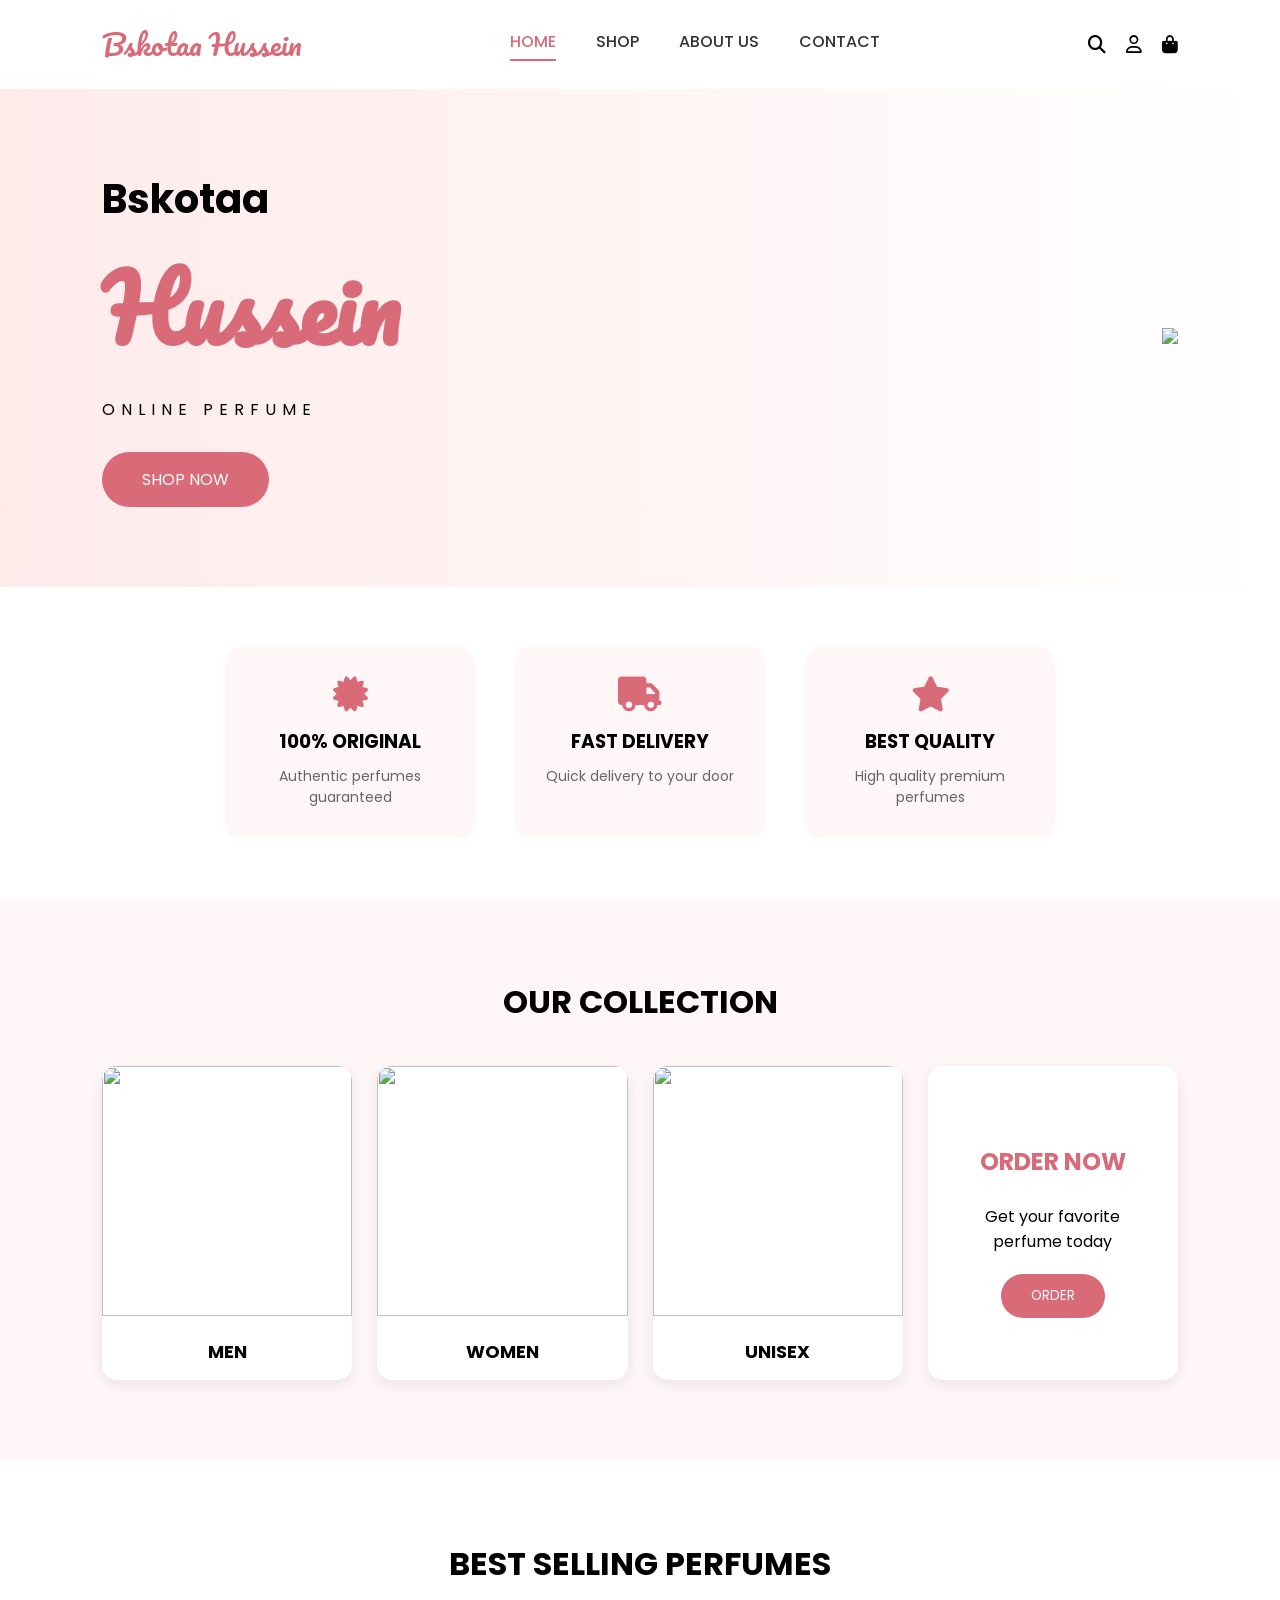
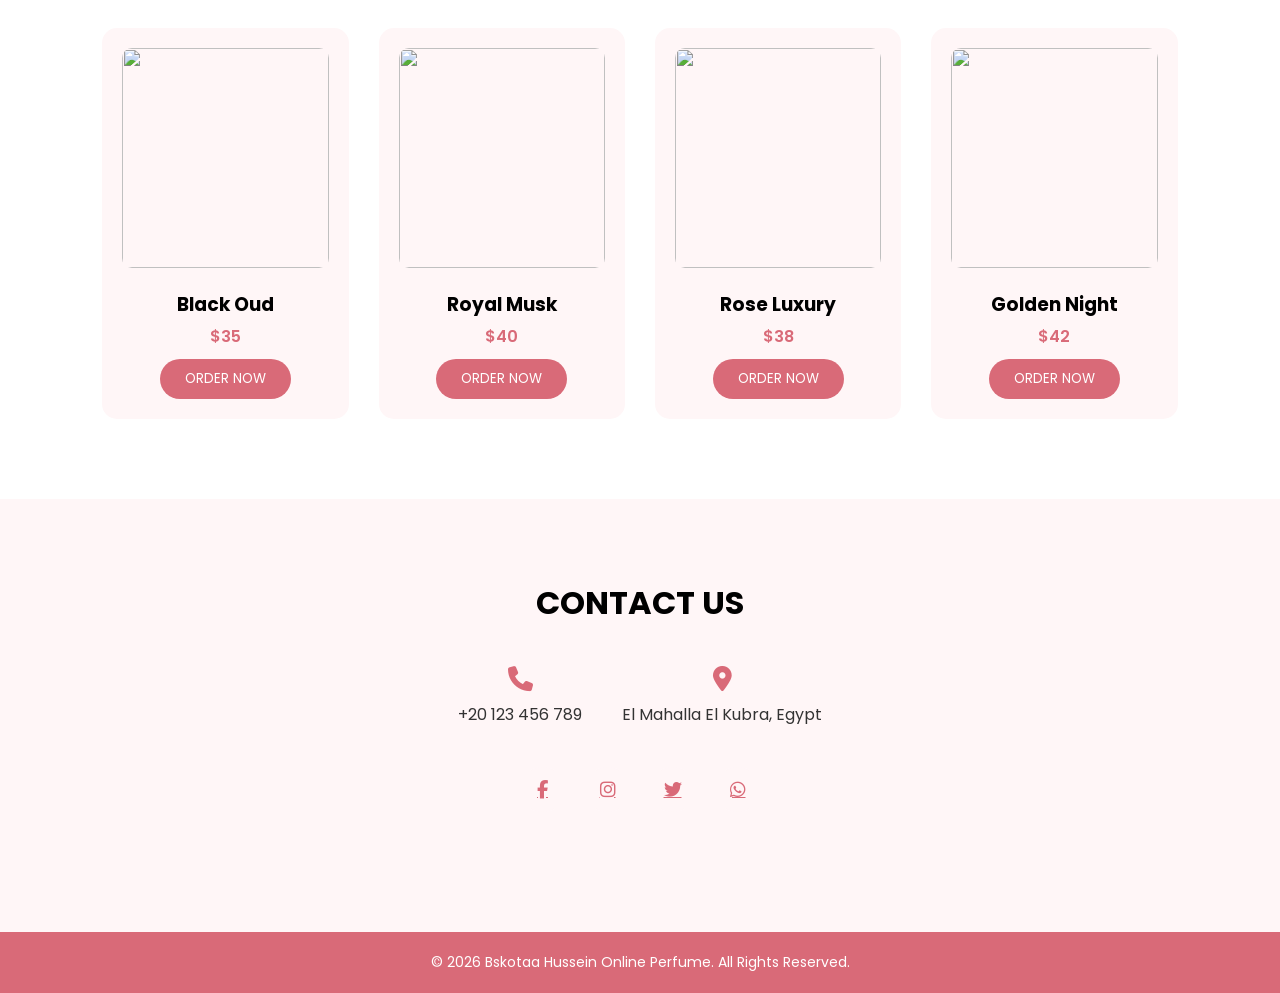
==== index.html @ b8566d1b "Add files via upload" ====
<!DOCTYPE html>
<html lang="en">
<head>

<meta charset="UTF-8">
<meta name="viewport" content="width=device-width, initial-scale=1.0">

<title>Bskotaa Hussein Online Perfume</title>

<link rel="stylesheet" href="style.css">

<!-- Google Fonts -->
<link href="https://fonts.googleapis.com/css2?family=Pacifico&family=Poppins:wght@300;400;500;600&display=swap" rel="stylesheet">

<!-- Icons -->
<link rel="stylesheet" href="https://cdnjs.cloudflare.com/ajax/libs/font-awesome/6.5.0/css/all.min.css">

</head>

<body>


<!-- Navbar -->

<header class="navbar">

<div class="logo">
Bskotaa Hussein
</div>

<nav class="nav-links">

<a class="active">HOME</a>
<a>SHOP</a>
<a>ABOUT US</a>
<a>CONTACT</a>

</nav>

<div class="icons">

<i class="fa-solid fa-magnifying-glass"></i>
<i class="fa-regular fa-user"></i>
<i class="fa-solid fa-bag-shopping"></i>

</div>

</header>



<!-- Hero -->

<section class="hero">

<div class="hero-text">

<h2>Bskotaa</h2>

<h1>Hussein</h1>

<p>ONLINE PERFUME</p>

<button>SHOP NOW</button>

</div>

<div class="hero-image">

<img src="perfume.png">

</div>

</section>



<!-- Features Section -->

<section class="features">

<div class="feature">

<i class="fa-solid fa-certificate"></i>

<h3>100% ORIGINAL</h3>

<p>Authentic perfumes guaranteed</p>

</div>


<div class="feature">

<i class="fa-solid fa-truck"></i>

<h3>FAST DELIVERY</h3>

<p>Quick delivery to your door</p>

</div>


<div class="feature">

<i class="fa-solid fa-star"></i>

<h3>BEST QUALITY</h3>

<p>High quality premium perfumes</p>

</div>

</section>

<!-- Collection Section -->

<section class="collection">

<h2 class="section-title">OUR COLLECTION</h2>

<div class="collection-container">

<div class="collection-card">
<img src="men.jpg">
<h3>MEN</h3>
</div>

<div class="collection-card">
<img src="women.jpg">
<h3>WOMEN</h3>
</div>

<div class="collection-card">
<img src="unisex.jpg">
<h3>UNISEX</h3>
</div>

<div class="collection-card order">
<h3>ORDER NOW</h3>
<p>Get your favorite perfume today</p>
<button>ORDER</button>
</div>

</div>

</section>

<!-- Best Selling Section -->

<section class="products">

<h2 class="section-title">BEST SELLING PERFUMES</h2>

<div class="products-container">

<div class="product-card">

<img src="p1.jpg">

<h3>Black Oud</h3>

<p class="price">$35</p>

<button>ORDER NOW</button>


</div>


<div class="product-card">

<img src="p2.jpg">

<h3>Royal Musk</h3>

<p class="price">$40</p>

<button>ORDER NOW</button>

</div>


<div class="product-card">

<img src="p3.jpg">

<h3>Rose Luxury</h3>

<p class="price">$38</p>

<button>ORDER NOW</button>

</div>


<div class="product-card">

<img src="p4.jpg">

<h3>Golden Night</h3>

<p class="price">$42</p>

<button>ORDER NOW</button>

</div>

</div>

</section>


<!-- Reviews Section -->

<!-- <section class="reviews">

<h2 class="section-title">CUSTOMER REVIEWS</h2>

<div class="reviews-container">

<div class="review-card">

<img src="user1.jpg">

<h3>Ahmed Ali</h3>

<p>Great perfume and amazing quality. I really loved it.</p>

</div>


<div class="review-card">

<img src="user2.jpg">

<h3>Sara Mohamed</h3>

<p>The smell lasts all day. Highly recommended!</p>

</div>


<div class="review-card">

<img src="user3.jpg">

<h3>Omar Hassan</h3>

<p>Fast delivery and original perfumes. I will buy again.</p>

</div>

</div>

</section> -->

<!-- Contact Section -->

<section class="contact">

<h2 class="section-title">CONTACT US</h2>

<div class="contact-container">

<div class="contact-info">
<i class="fa-solid fa-phone"></i>
<p>+20 123 456 789</p>
</div>

<!-- <div class="contact-info">
<i class="fa-solid fa-envelope"></i>
<p>info@bskotaa.com</p>
</div> -->

<div class="contact-info">
<i class="fa-solid fa-location-dot"></i>
<p>El Mahalla El Kubra, Egypt</p>
</div>

</div>

<!-- Social Media -->

<div class="social-media">
<a href="#"><i class="fa-brands fa-facebook-f"></i></a>
<a href="#"><i class="fa-brands fa-instagram"></i></a>
<a href="#"><i class="fa-brands fa-twitter"></i></a>
<a href="#"><i class="fa-brands fa-whatsapp"></i></a>
</div>

</section>

<!-- Footer -->

<footer>
<p>&copy; 2026 Bskotaa Hussein Online Perfume. All Rights Reserved.</p>
</footer>

</body>
</html>
---- style.css ----
*{
margin:0;
padding:0;
box-sizing:border-box;
font-family:'Poppins',sans-serif;
}

body{
background:#fff6f7;
}


/* Navbar */

.navbar{
display:flex;
align-items:center;
justify-content:space-between;
padding:20px 8%;
background:white;
}

.logo{
font-size:28px;
font-family:'Pacifico',cursive;
color:#d96a78;
}

.nav-links{
display:flex;
gap:40px;
}

.nav-links a{
text-decoration:none;
color:#333;
font-weight:500;
}

.nav-links a.active{
color:#d96a78;
border-bottom:2px solid #d96a78;
padding-bottom:5px;
}

.icons{
display:flex;
gap:20px;
font-size:18px;
cursor:pointer;
}


/* Hero */

.hero{
display:flex;
align-items:center;
justify-content:space-between;
padding:80px 8%;
background:linear-gradient(90deg,#ffeaea,#ffffff);
flex-wrap:wrap;
}

.hero-text h2{
font-size:40px;
}

.hero-text h1{
font-family:'Pacifico',cursive;
font-size:90px;
color:#d96a78;
}

.hero-text p{
letter-spacing:6px;
margin:10px 0 30px;
}

.hero-text button{
background:#d96a78;
color:white;
border:none;
padding:15px 40px;
border-radius:30px;
font-size:16px;
cursor:pointer;
}

.hero-text button:hover{
background:#c35664;
}

.hero-image img{
width:420px;
}


/* Features */

.features{
display:flex;
justify-content:center;
gap:40px;
padding:60px 8%;
background:white;
flex-wrap:wrap;
}

.feature{
background:#fff6f7;
padding:30px;
text-align:center;
border-radius:15px;
width:250px;
transition:0.3s;
}

.feature:hover{
transform:translateY(-5px);
}

.feature i{
font-size:35px;
color:#d96a78;
margin-bottom:15px;
}

.feature h3{
margin-bottom:10px;
}

.feature p{
color:#666;
font-size:14px;
}


/* Mobile */

@media(max-width:768px){

.nav-links{
display:none;
}

.hero{
flex-direction:column;
text-align:center;
}

.hero-text h1{
font-size:60px;
}

.hero-image img{
width:300px;
margin-top:30px;
}

.features{
flex-direction:column;
align-items:center;
}

.feature{
width:90%;
}

}

/* Collection */

.collection{

padding:80px 8%;
text-align:center;
background:#fff6f7;

}

.section-title{

font-size:32px;
margin-bottom:40px;

}

.collection-container{

display:grid;
grid-template-columns:repeat(4,1fr);
gap:25px;

}

.collection-card{

background:white;
border-radius:15px;
overflow:hidden;
box-shadow:0 5px 15px rgba(0,0,0,0.08);
transition:0.3s;

}

.collection-card:hover{

transform:translateY(-5px);

}

.collection-card img{

width:100%;
height:250px;
object-fit:cover;

}

.collection-card h3{

padding:15px;
font-size:18px;

}


/* Order Card */

.collection-card.order{

display:flex;
flex-direction:column;
justify-content:center;
align-items:center;
padding:30px;

}

.collection-card.order h3{

font-size:24px;
color:#d96a78;

}

.collection-card.order p{

margin:10px 0 20px;

}

.collection-card.order button{

background:#d96a78;
color:white;
border:none;
padding:12px 30px;
border-radius:25px;
cursor:pointer;

}

.collection-card.order button:hover{

background:#c35664;

}


/* Mobile */

@media(max-width:768px){

.collection-container{

grid-template-columns:1fr;

}

.collection-card img{

height:200px;

}

}

/* Products */

.products{

padding:80px 8%;
background:white;
text-align:center;

}

.products-container{

display:grid;
grid-template-columns:repeat(4,1fr);
gap:30px;

}

.product-card{

background:#fff6f7;
padding:20px;
border-radius:15px;
transition:0.3s;

}

.product-card:hover{

transform:translateY(-5px);

}

.product-card img{

width:100%;
height:220px;
object-fit:cover;
border-radius:10px;

}

.product-card h3{

margin:15px 0 5px;

}

.price{

color:#d96a78;
font-weight:600;
margin-bottom:10px;

}

.product-card button{

background:#d96a78;
color:white;
border:none;
padding:10px 25px;
border-radius:20px;
cursor:pointer;

}

.product-card button:hover{

background:#c35664;

}


/* Mobile */

@media(max-width:768px){

.products-container{

grid-template-columns:1fr;

}

}

/* Reviews */

.reviews{

padding:80px 8%;
background:#fff6f7;
text-align:center;

}

.reviews-container{

display:flex;
justify-content:center;
gap:30px;
flex-wrap:wrap;

}

.review-card{

background:white;
padding:30px;
border-radius:15px;
width:280px;
box-shadow:0 5px 15px rgba(0,0,0,0.08);

}

.review-card img{

width:70px;
height:70px;
border-radius:50%;
object-fit:cover;
margin-bottom:10px;

}

.review-card h3{

margin-bottom:10px;

}

.review-card p{

font-size:14px;
color:#666;

}


/* Mobile */

@media(max-width:768px){

.reviews-container{

flex-direction:column;
align-items:center;

}

.review-card{

width:90%;

}

}

/* Contact Section */

.contact{
padding:80px 8%;
background:fff6f7;
text-align:center;
}

.contact-container{
display:flex;
justify-content:center;
gap:40px;
flex-wrap:wrap;
margin-bottom:40px;
}

.contact-info{
display:flex;
flex-direction:column;
align-items:center;
gap:10px;
font-size:16px;
color:#333;
}

.contact-info i{
font-size:25px;
color:#d96a78;
}

/* Social Media */

.social-media{
display:flex;
justify-content:center;
gap:20px;
margin-bottom:40px;
}

.social-media a{
display:flex;
align-items:center;
justify-content:center;
width:45px;
height:45px;
border-radius:50%;
background:#fff6f7;
color:#d96a78;
font-size:18px;
transition:0.3s;
}

.social-media a:hover{
background:#d96a78;
color:white;
transform:scale(1.1);
}

/* Footer */

footer{
text-align:center;
padding:20px 0;
background:#d96a78;
color:white;
font-size:14px;
}

/* Mobile */

@media(max-width:768px){

.contact-container{
flex-direction:column;
align-items:center;
}

.social-media{
flex-wrap:wrap;
gap:15px;
}

}
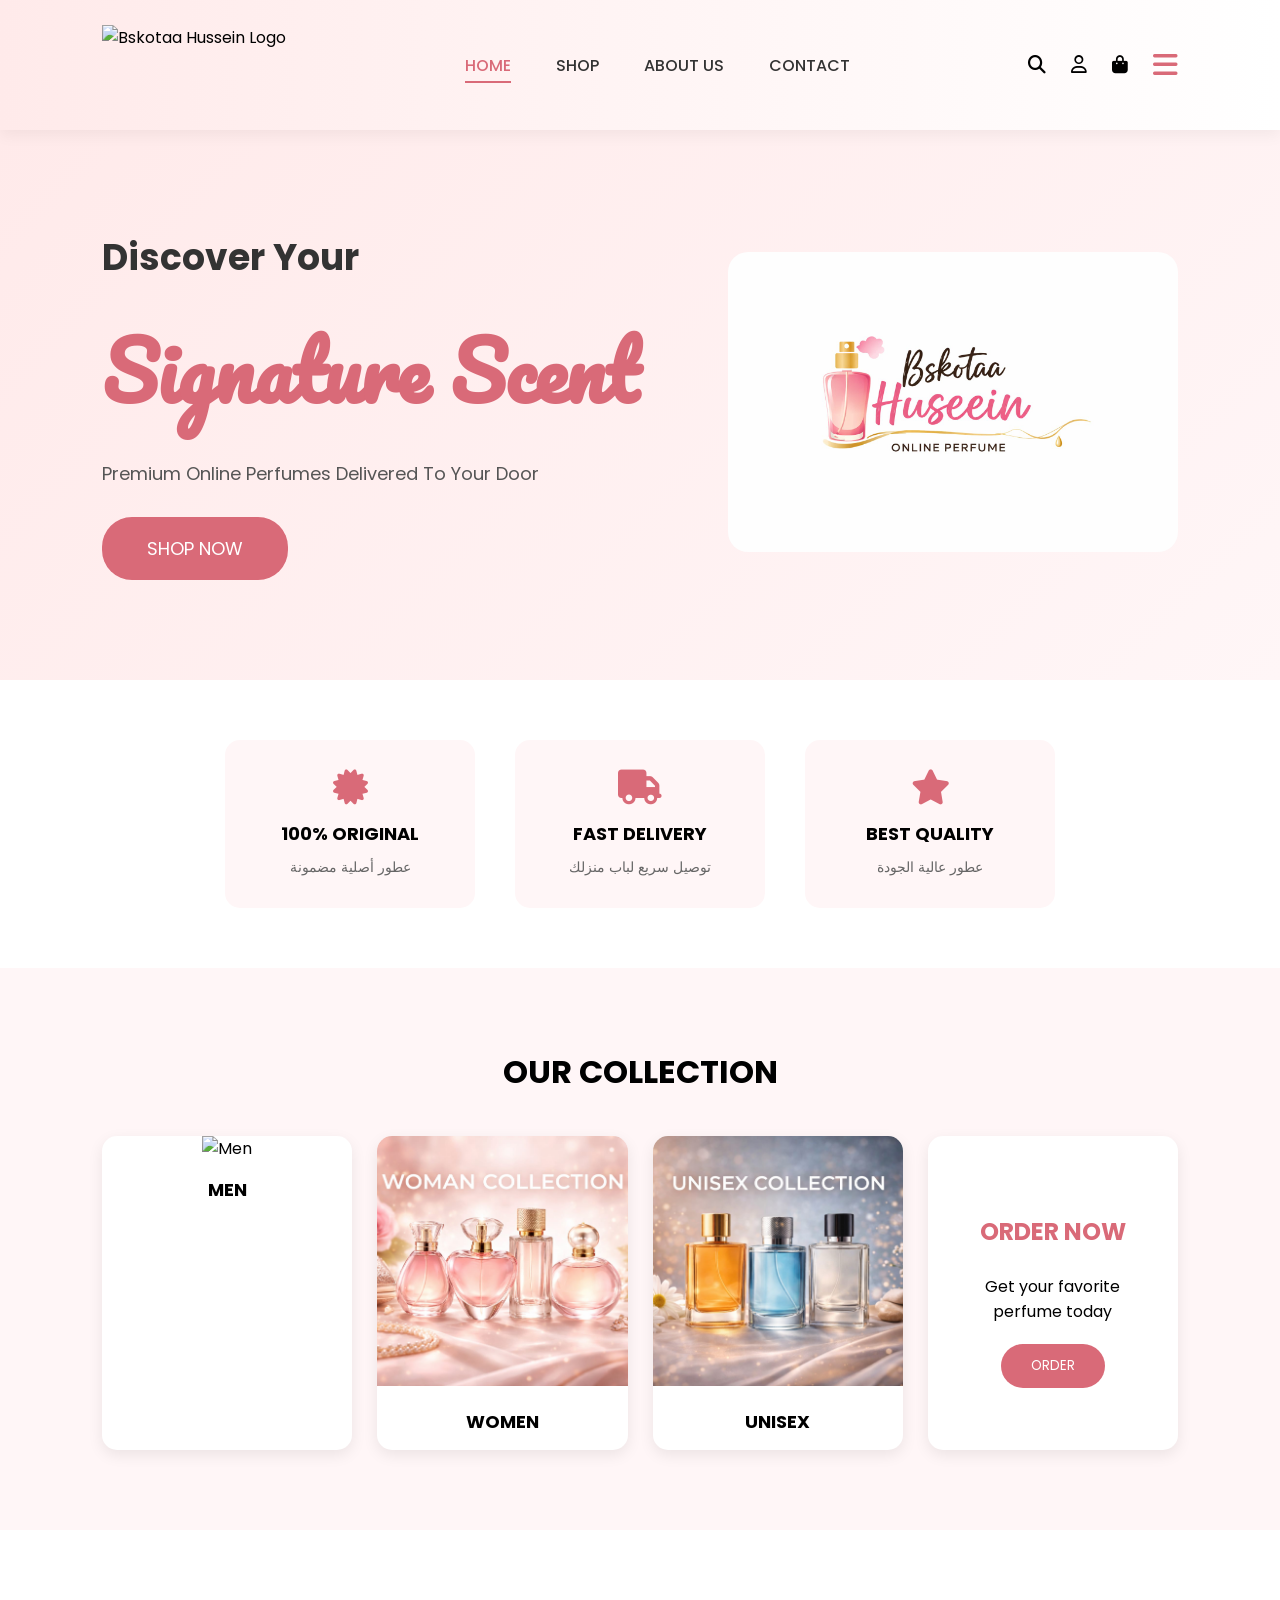
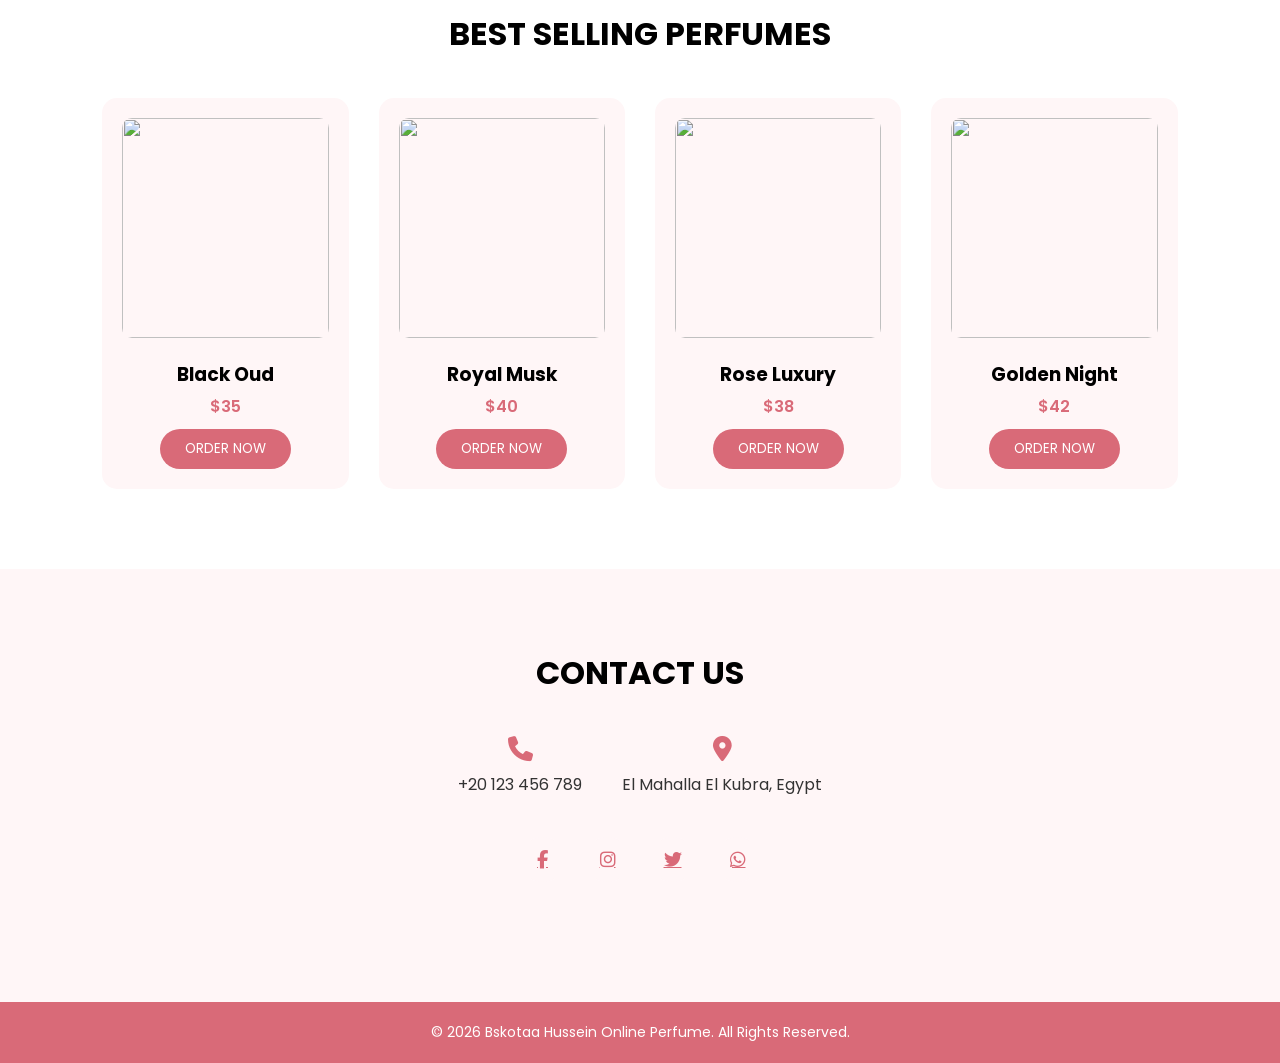
==== commit 5b67fc6c: "Add files via upload" ====
--- a/index.html
+++ b/index.html
@@ -21,129 +21,96 @@
 
 
 <!-- Navbar -->
-
-<header class="navbar">
-
-<div class="logo">
-Bskotaa Hussein
-</div>
-
-<nav class="nav-links">
-
-<a class="active">HOME</a>
-<a>SHOP</a>
-<a>ABOUT US</a>
-<a>CONTACT</a>
-
-</nav>
-
-<div class="icons">
-
-<i class="fa-solid fa-magnifying-glass"></i>
-<i class="fa-regular fa-user"></i>
-<i class="fa-solid fa-bag-shopping"></i>
-
-</div>
-
+<header class="navbar-new">
+  <div class="logo">
+    <img src="logo-removebg-preview.png" alt="Bskotaa Hussein Logo">
+  </div>
+
+  <nav class="nav-links">
+    <a class="active" href="#">HOME</a>
+    <a href="#">SHOP</a>
+    <a href="#">ABOUT US</a>
+    <a href="#">CONTACT</a>
+  </nav>
+
+  <div class="icons">
+    <i class="fa-solid fa-magnifying-glass"></i>
+    <i class="fa-regular fa-user"></i>
+    <i class="fa-solid fa-bag-shopping"></i>
+    <i class="fa-solid fa-bars menu-toggle"></i>
+  </div>
 </header>
 
 
-
 <!-- Hero -->
 
-<section class="hero">
-
-<div class="hero-text">
-
-<h2>Bskotaa</h2>
-
-<h1>Hussein</h1>
-
-<p>ONLINE PERFUME</p>
-
-<button>SHOP NOW</button>
-
-</div>
-
-<div class="hero-image">
-
-<img src="perfume.png">
-
-</div>
-
-</section>
-
+<!-- Hero Section -->
+<section class="hero-new">
+  <div class="hero-text">
+    <h2>Discover Your</h2>
+    <h1>Signature Scent</h1>
+    <p>Premium Online Perfumes Delivered To Your Door</p>
+    <button class="btn-shop">SHOP NOW</button>
+  </div>
+
+  <div class="hero-image">
+    <img src="logo.jpeg" alt="Perfume Bottle">
+  </div>
+</section>
 
 
 <!-- Features Section -->
-
-<section class="features">
-
-<div class="feature">
-
-<i class="fa-solid fa-certificate"></i>
-
-<h3>100% ORIGINAL</h3>
-
-<p>Authentic perfumes guaranteed</p>
-
-</div>
-
-
-<div class="feature">
-
-<i class="fa-solid fa-truck"></i>
-
-<h3>FAST DELIVERY</h3>
-
-<p>Quick delivery to your door</p>
-
-</div>
-
-
-<div class="feature">
-
-<i class="fa-solid fa-star"></i>
-
-<h3>BEST QUALITY</h3>
-
-<p>High quality premium perfumes</p>
-
-</div>
-
-</section>
+<section class="features-new">
+  <div class="feature">
+    <i class="fa-solid fa-certificate"></i>
+    <h3>100% ORIGINAL</h3>
+    <p>عطور أصلية مضمونة</p>
+  </div>
+
+  <div class="feature">
+    <i class="fa-solid fa-truck"></i>
+    <h3>FAST DELIVERY</h3>
+    <p>توصيل سريع لباب منزلك</p>
+  </div>
+
+  <div class="feature">
+    <i class="fa-solid fa-star"></i>
+    <h3>BEST QUALITY</h3>
+    <p>عطور عالية الجودة</p>
+  </div>
+</section>
+
 
 <!-- Collection Section -->
 
+<!-- Collection Section -->
 <section class="collection">
-
-<h2 class="section-title">OUR COLLECTION</h2>
-
-<div class="collection-container">
-
-<div class="collection-card">
-<img src="men.jpg">
-<h3>MEN</h3>
-</div>
-
-<div class="collection-card">
-<img src="women.jpg">
-<h3>WOMEN</h3>
-</div>
-
-<div class="collection-card">
-<img src="unisex.jpg">
-<h3>UNISEX</h3>
-</div>
-
-<div class="collection-card order">
-<h3>ORDER NOW</h3>
-<p>Get your favorite perfume today</p>
-<button>ORDER</button>
-</div>
-
-</div>
-
+  <h2 class="section-title">OUR COLLECTION</h2>
+
+  <div class="collection-container">
+
+    <div class="collection-card">
+      <img src="man1.jpeg" alt="Men">
+      <h3>MEN</h3>
+    </div>
+
+    <div class="collection-card">
+      <img src="woman.jpeg" alt="Women">
+      <h3>WOMEN</h3>
+    </div>
+
+    <div class="collection-card">
+      <img src="unisex.jpeg" alt="Unisex">
+      <h3>UNISEX</h3>
+    </div>
+
+    <div class="collection-card order">
+      <h3>ORDER NOW</h3>
+      <p>Get your favorite perfume today</p>
+      <button>ORDER</button>
+    </div>
+
+  </div>
 </section>
 
 <!-- Best Selling Section -->
@@ -297,5 +264,6 @@
 <p>&copy; 2026 Bskotaa Hussein Online Perfume. All Rights Reserved.</p>
 </footer>
 
+<script src="script.js"></script>
 </body>
 </html>
--- a/style.css
+++ b/style.css
@@ -10,95 +10,198 @@
 }
 
 
-/* Navbar */
-
-.navbar{
+/* Navbar New Design */
+
+.navbar-new{
 display:flex;
 align-items:center;
 justify-content:space-between;
-padding:20px 8%;
-background:white;
-}
-
-.logo{
-font-size:28px;
-font-family:'Pacifico',cursive;
-color:#d96a78;
+padding:25px 8%;
+background:linear-gradient(90deg,#ffeaea,#ffffff);
+box-shadow:0 5px 15px rgba(0,0,0,0.05);
+position:sticky;
+top:0;
+z-index:1000;
+transition:0.3s;
+}
+
+.navbar-new:hover{
+box-shadow:0 5px 20px rgba(0,0,0,0.15);
+}
+
+/* Logo Image */
+
+.logo img{
+height:80px; /* يمكن تعديل الارتفاع حسب حجم الصورة */
+width:auto;
+display:block;
 }
 
 .nav-links{
 display:flex;
-gap:40px;
+gap:45px;
+font-weight:500;
 }
 
 .nav-links a{
 text-decoration:none;
 color:#333;
-font-weight:500;
-}
-
+position:relative;
+transition:0.3s;
+}
+
+.nav-links a:hover,
 .nav-links a.active{
 color:#d96a78;
-border-bottom:2px solid #d96a78;
-padding-bottom:5px;
+}
+
+.nav-links a::after{
+content:'';
+position:absolute;
+width:0%;
+height:2px;
+background:#d96a78;
+left:0;
+bottom:-5px;
+transition:0.3s;
+}
+
+.nav-links a:hover::after,
+.nav-links a.active::after{
+width:100%;
 }
 
 .icons{
 display:flex;
-gap:20px;
+gap:25px;
+align-items:center;
 font-size:18px;
 cursor:pointer;
 }
 
+.menu-toggle{
+display:none;
+font-size:28px;
+color:#d96a78;
+cursor:pointer;
+}
+
+/* Mobile */
+
+@media(max-width:768px){
+
+.nav-links{
+position:absolute;
+top:75px;
+right:0;
+background:white;
+flex-direction:column;
+width:220px;
+padding:25px;
+gap:20px;
+box-shadow:0 5px 20px rgba(0,0,0,0.1);
+transform:translateX(100%);
+transition:0.4s;
+border-radius:10px 0 0 10px;
+}
+
+.nav-links.active{
+transform:translateX(0);
+}
+
+.menu-toggle{
+display:block;
+}
+
+}
+
 
 /* Hero */
 
-.hero{
+/* Hero New Design */
+
+.hero-new{
 display:flex;
 align-items:center;
 justify-content:space-between;
-padding:80px 8%;
-background:linear-gradient(90deg,#ffeaea,#ffffff);
+padding:100px 8%;
+background:linear-gradient(135deg, #ffeaea, #fff6f7);
 flex-wrap:wrap;
-}
-
-.hero-text h2{
-font-size:40px;
-}
-
-.hero-text h1{
+gap:50px;
+}
+
+.hero-new .hero-text h2{
+font-size:36px;
+color:#333;
+margin-bottom:15px;
+}
+
+.hero-new .hero-text h1{
+font-size:80px;
 font-family:'Pacifico',cursive;
-font-size:90px;
-color:#d96a78;
-}
-
-.hero-text p{
-letter-spacing:6px;
-margin:10px 0 30px;
-}
-
-.hero-text button{
+color:#d96a78;
+margin-bottom:20px;
+}
+
+.hero-new .hero-text p{
+font-size:18px;
+color:#555;
+margin-bottom:30px;
+}
+
+.hero-new .hero-text .btn-shop{
 background:#d96a78;
 color:white;
 border:none;
-padding:15px 40px;
+padding:18px 45px;
 border-radius:30px;
+font-size:18px;
+cursor:pointer;
+transition:0.3s;
+}
+
+.hero-new .hero-text .btn-shop:hover{
+background:#c35664;
+}
+
+.hero-new .hero-image img{
+width:450px;
+max-width:100%;
+border-radius:20px;
+}
+
+/* Mobile */
+
+@media(max-width:768px){
+.hero-new{
+flex-direction:column;
+text-align:center;
+padding:60px 5%;
+}
+
+.hero-new .hero-text h1{
+font-size:50px;
+}
+
+.hero-new .hero-text h2{
+font-size:28px;
+}
+
+.hero-new .hero-text p{
 font-size:16px;
-cursor:pointer;
-}
-
-.hero-text button:hover{
-background:#c35664;
-}
-
-.hero-image img{
-width:420px;
+}
+
+.hero-new .hero-image img{
+width:300px;
+margin-top:30px;
+}
 }
 
 
 /* Features */
-
-.features{
+/* قسم المميزات */
+
+.features-new{
 display:flex;
 justify-content:center;
 gap:40px;
@@ -107,7 +210,7 @@
 flex-wrap:wrap;
 }
 
-.feature{
+.features-new .feature{
 background:#fff6f7;
 padding:30px;
 text-align:center;
@@ -116,175 +219,111 @@
 transition:0.3s;
 }
 
-.feature:hover{
+.features-new .feature:hover{
 transform:translateY(-5px);
 }
 
-.feature i{
+.features-new .feature i{
 font-size:35px;
 color:#d96a78;
 margin-bottom:15px;
 }
 
-.feature h3{
+.features-new .feature h3{
+font-size:18px;
 margin-bottom:10px;
 }
 
-.feature p{
+.features-new .feature p{
+font-size:14px;
 color:#666;
-font-size:14px;
-}
-
-
-/* Mobile */
-
-@media(max-width:768px){
-
-.nav-links{
-display:none;
-}
-
-.hero{
-flex-direction:column;
-text-align:center;
-}
-
-.hero-text h1{
-font-size:60px;
-}
-
-.hero-image img{
-width:300px;
-margin-top:30px;
-}
-
-.features{
-flex-direction:column;
-align-items:center;
-}
-
-.feature{
-width:90%;
-}
-
-}
-
-/* Collection */
+}
+
+/* Collection Section */
 
 .collection{
-
 padding:80px 8%;
 text-align:center;
 background:#fff6f7;
-
 }
 
 .section-title{
-
 font-size:32px;
 margin-bottom:40px;
-
 }
 
 .collection-container{
-
 display:grid;
 grid-template-columns:repeat(4,1fr);
 gap:25px;
-
 }
 
 .collection-card{
-
 background:white;
 border-radius:15px;
 overflow:hidden;
 box-shadow:0 5px 15px rgba(0,0,0,0.08);
 transition:0.3s;
-
 }
 
 .collection-card:hover{
-
 transform:translateY(-5px);
-
 }
 
 .collection-card img{
-
 width:100%;
 height:250px;
 object-fit:cover;
-
 }
 
 .collection-card h3{
-
 padding:15px;
 font-size:18px;
-
-}
-
+}
 
 /* Order Card */
 
 .collection-card.order{
-
 display:flex;
 flex-direction:column;
 justify-content:center;
 align-items:center;
 padding:30px;
-
 }
 
 .collection-card.order h3{
-
 font-size:24px;
 color:#d96a78;
-
 }
 
 .collection-card.order p{
-
 margin:10px 0 20px;
-
 }
 
 .collection-card.order button{
-
 background:#d96a78;
 color:white;
 border:none;
 padding:12px 30px;
 border-radius:25px;
 cursor:pointer;
-
+transition:0.3s;
 }
 
 .collection-card.order button:hover{
-
 background:#c35664;
-
-}
-
+}
 
 /* Mobile */
 
 @media(max-width:768px){
-
 .collection-container{
-
 grid-template-columns:1fr;
-
 }
 
 .collection-card img{
-
 height:200px;
-
-}
-
+}
 }
 
 /* Products */
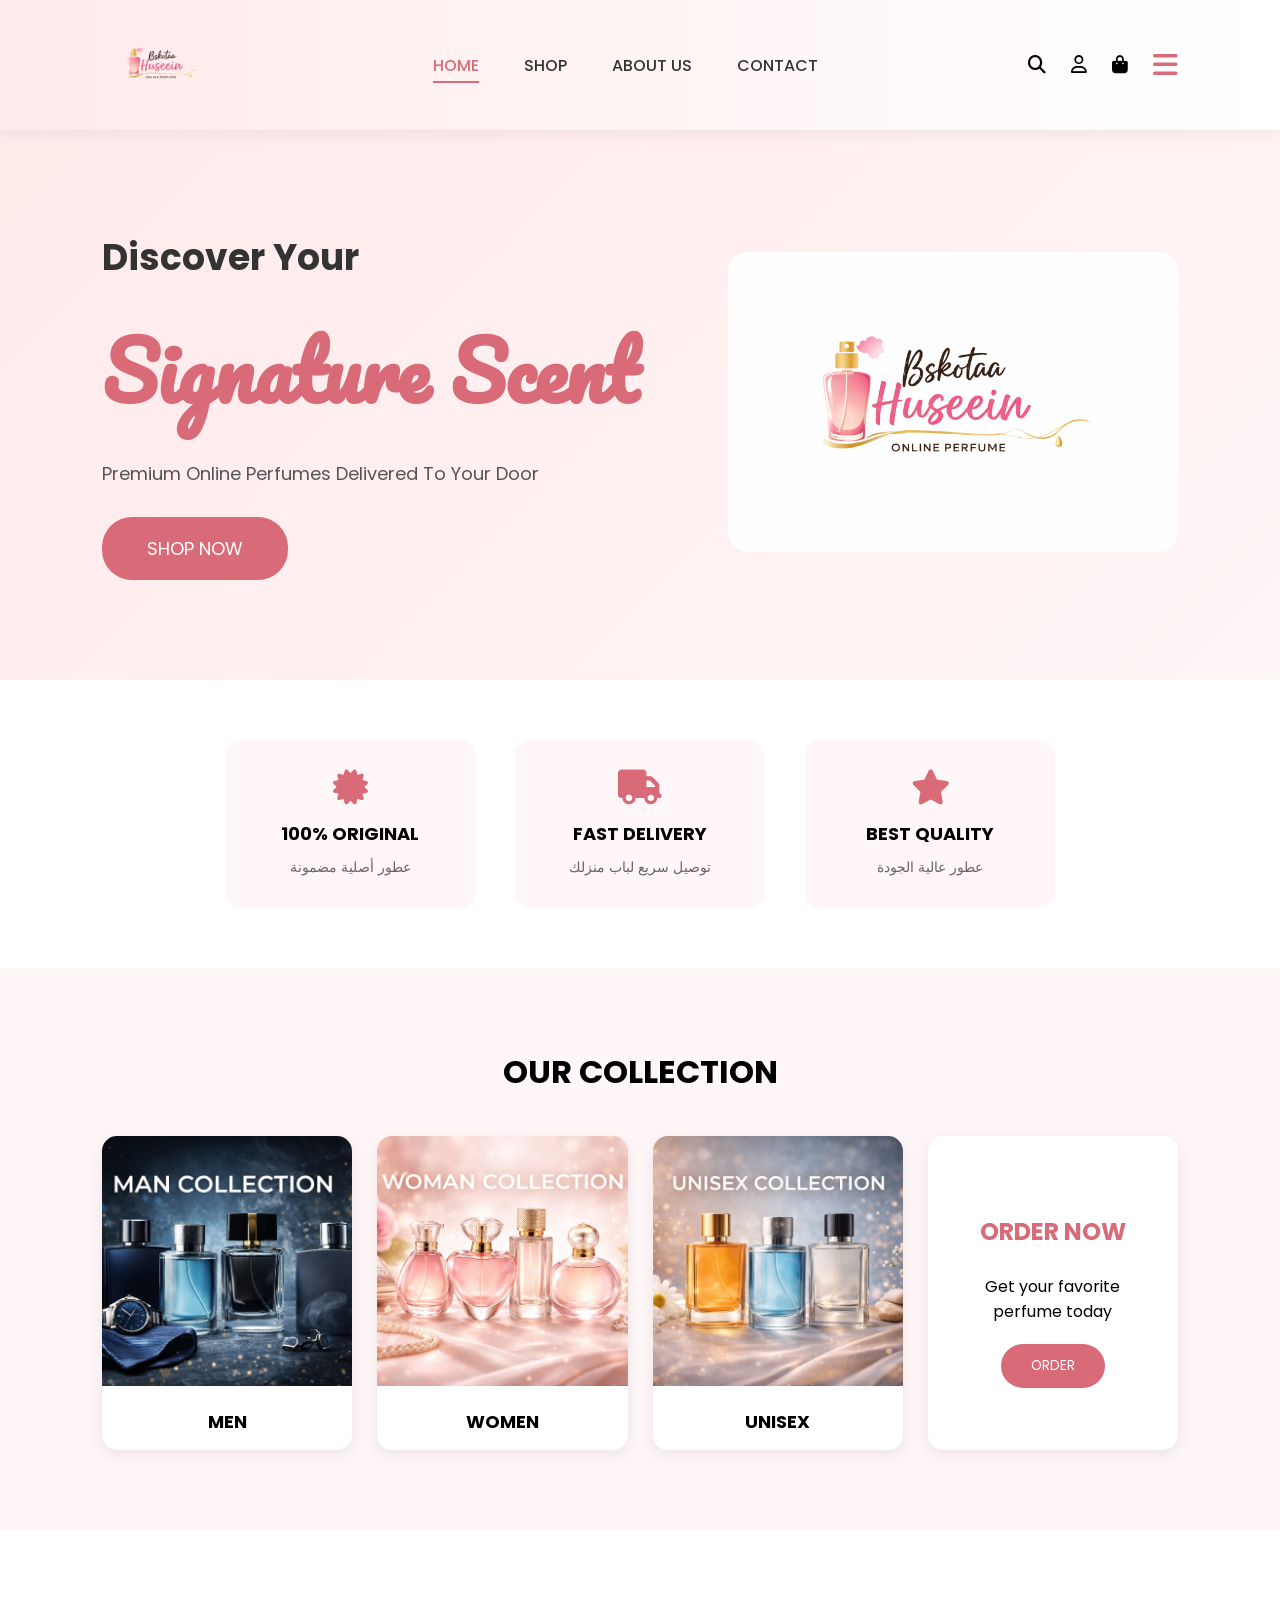
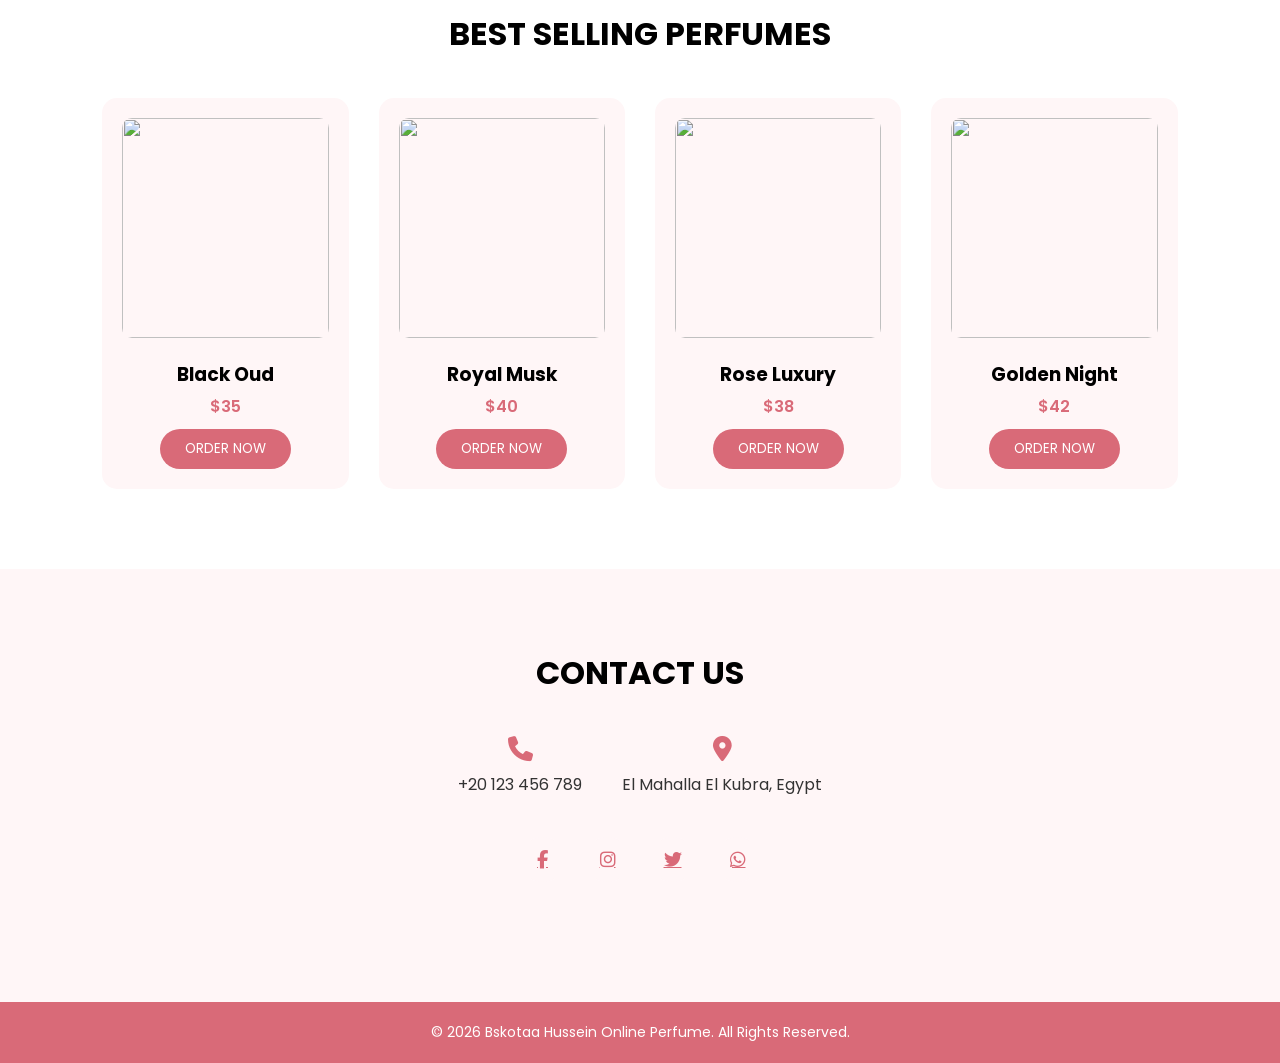
==== commit 85ebe222: "Add files via upload" ====
--- a/index.html
+++ b/index.html
@@ -23,7 +23,7 @@
 <!-- Navbar -->
 <header class="navbar-new">
   <div class="logo">
-    <img src="logo-removebg-preview.png" alt="Bskotaa Hussein Logo">
+    <img src="logo-removebg-preview.jpg" alt="Bskotaa Hussein Logo">
   </div>
 
   <nav class="nav-links">
--- a/style.css
+++ b/style.css
@@ -326,6 +326,114 @@
 }
 }
 
+
+/* Mobile Adjustments for Navbar, Hero, Features, Collection */
+@media(max-width:768px){
+
+  /* Navbar */
+  .navbar-new{
+    padding:15px 5%;
+  }
+
+  .nav-links{
+    top:65px;
+    width:200px;
+    padding:20px;
+  }
+
+  .nav-links a{
+    font-size:16px;
+  }
+
+  .menu-toggle{
+    font-size:26px;
+  }
+
+  /* Hero */
+  .hero-new{
+    flex-direction:column;
+    text-align:center;
+    padding:50px 5%;
+    gap:30px;
+  }
+
+  .hero-new .hero-text h1{
+    font-size:45px;
+  }
+
+  .hero-new .hero-text h2{
+    font-size:26px;
+  }
+
+  .hero-new .hero-text p{
+    font-size:15px;
+    margin-bottom:20px;
+  }
+
+  .hero-new .hero-text .btn-shop{
+    padding:15px 35px;
+    font-size:16px;
+  }
+
+  .hero-new .hero-image img{
+    width:250px;
+    margin-top:20px;
+  }
+
+  /* Features */
+  .features-new{
+    flex-direction:column;
+    align-items:center;
+    padding:40px 5%;
+    gap:20px;
+  }
+
+  .features-new .feature{
+    width:90%;
+    padding:25px;
+  }
+
+  .features-new .feature i{
+    font-size:30px;
+    margin-bottom:10px;
+  }
+
+  .features-new .feature h3{
+    font-size:16px;
+  }
+
+  .features-new .feature p{
+    font-size:13px;
+  }
+
+  /* Collection */
+  .collection-container{
+    grid-template-columns:1fr;
+    gap:20px;
+  }
+
+  .collection-card img{
+    height:200px;
+  }
+
+  .collection-card.order{
+    padding:25px;
+  }
+
+  .collection-card.order h3{
+    font-size:22px;
+  }
+
+  .collection-card.order p{
+    font-size:14px;
+    margin-bottom:15px;
+  }
+
+  .collection-card.order button{
+    padding:10px 25px;
+    font-size:15px;
+  }
+}
 /* Products */
 
 .products{
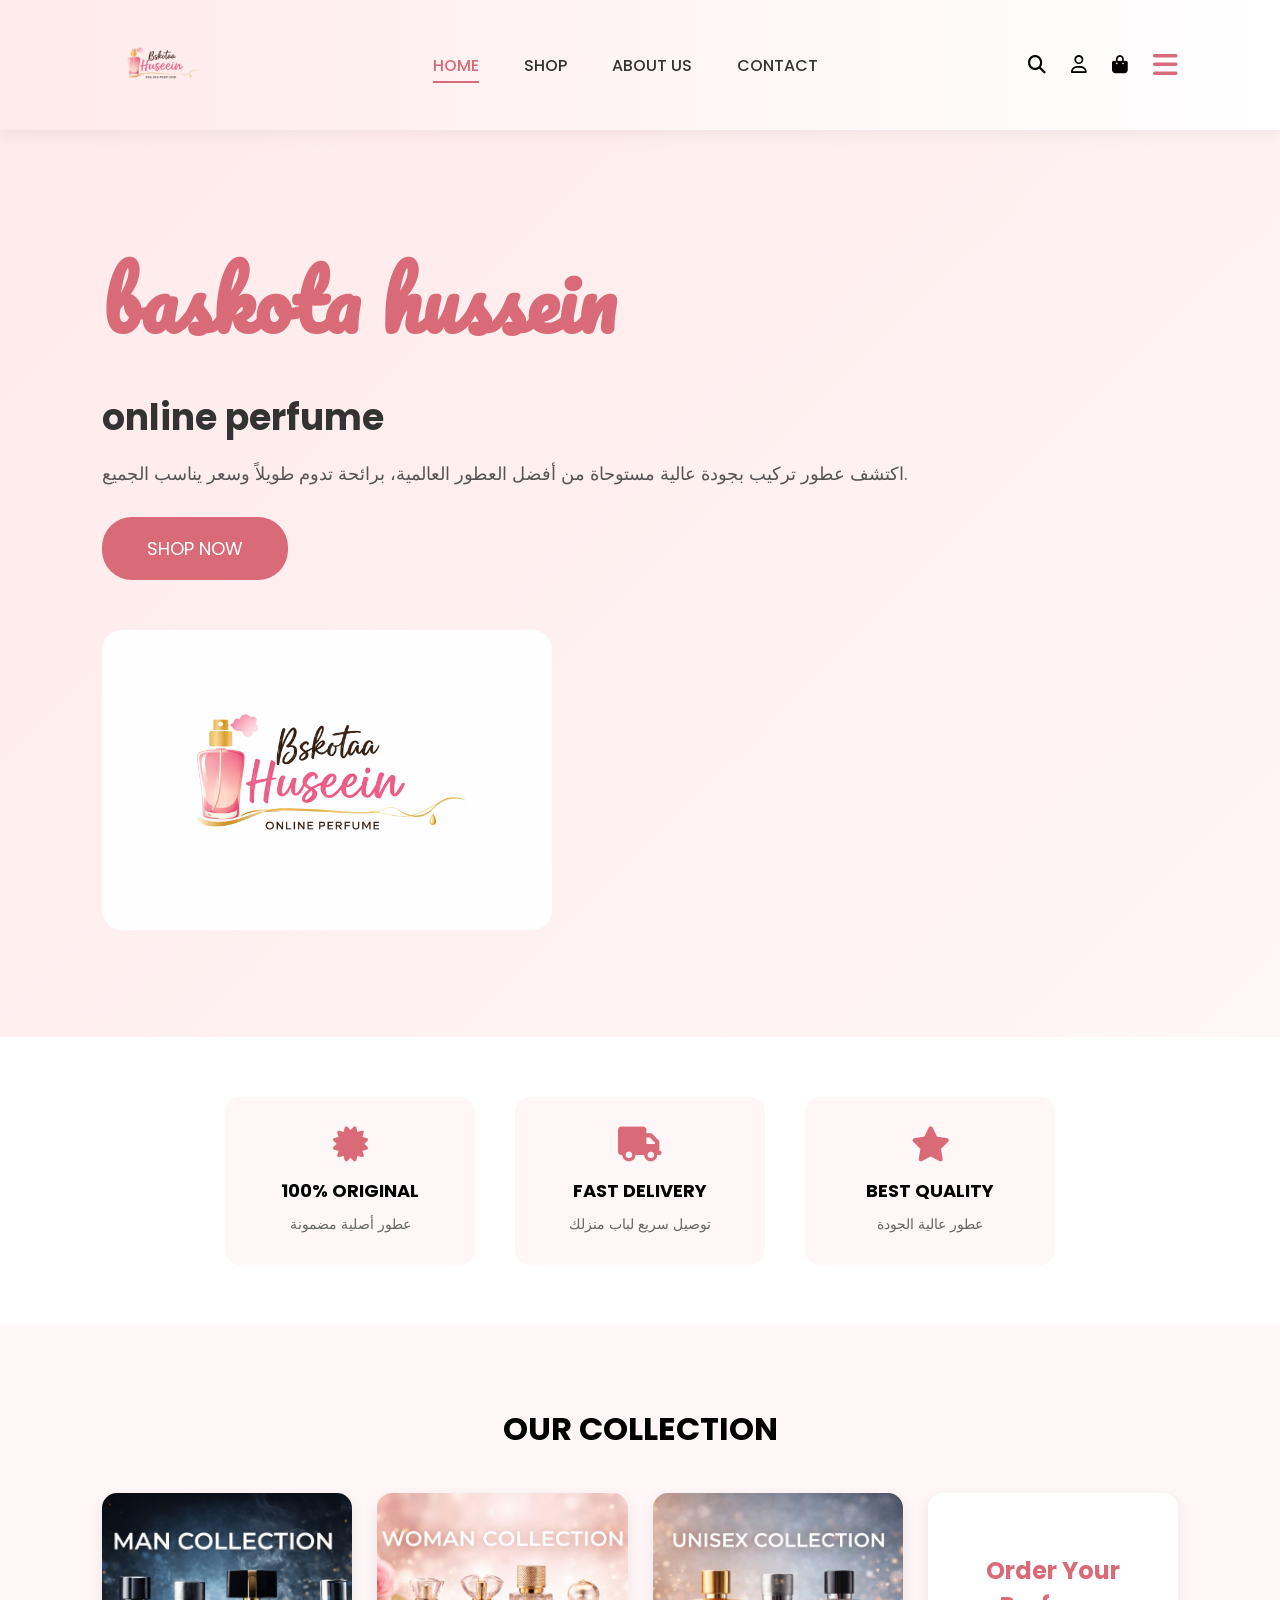
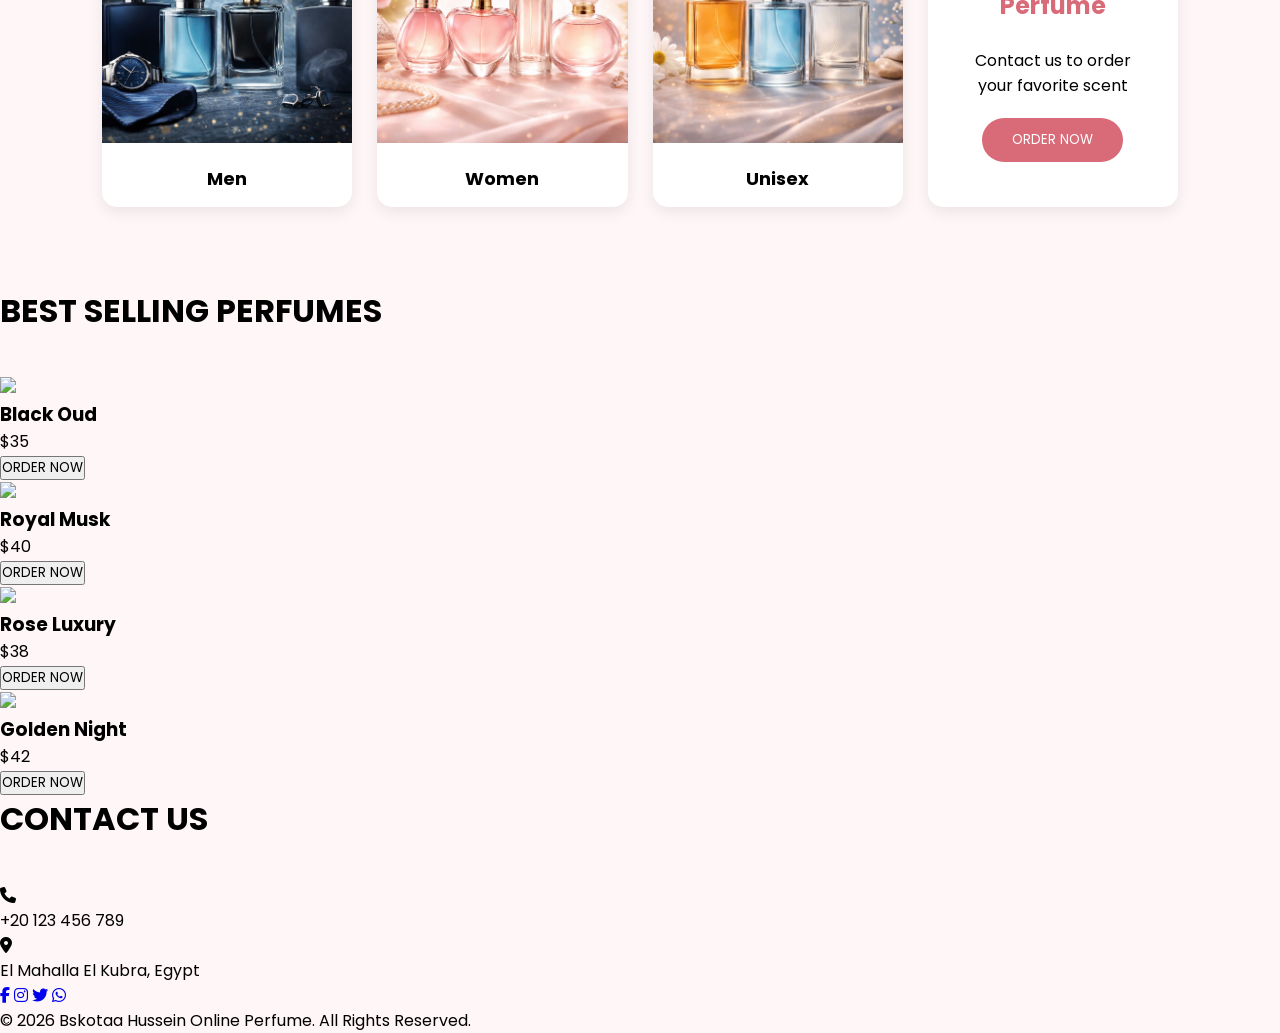
==== commit 2897d9ee: "Add files via upload" ====
--- a/index.html
+++ b/index.html
@@ -47,10 +47,15 @@
 <!-- Hero Section -->
 <section class="hero-new">
   <div class="hero-text">
-    <h2>Discover Your</h2>
-    <h1>Signature Scent</h1>
-    <p>Premium Online Perfumes Delivered To Your Door</p>
-    <button class="btn-shop">SHOP NOW</button>
+    <h1>baskota hussein</h1>
+
+    <h2>online perfume</h2>
+    <!-- <p>Premium Online Perfumes Delivered To Your Door</p> -->
+     <p>
+اكتشف عطور تركيب بجودة عالية مستوحاة من أفضل العطور العالمية،
+برائحة تدوم طويلاً وسعر يناسب الجميع.
+</p>
+    <a href="#collection"><button class="btn-shop">SHOP NOW</button></a>
   </div>
 
   <div class="hero-image">
@@ -83,34 +88,43 @@
 
 <!-- Collection Section -->
 
-<!-- Collection Section -->
-<section class="collection">
-  <h2 class="section-title">OUR COLLECTION</h2>
-
-  <div class="collection-container">
-
-    <div class="collection-card">
-      <img src="man1.jpeg" alt="Men">
-      <h3>MEN</h3>
-    </div>
-
-    <div class="collection-card">
-      <img src="woman.jpeg" alt="Women">
-      <h3>WOMEN</h3>
-    </div>
-
-    <div class="collection-card">
-      <img src="unisex.jpeg" alt="Unisex">
-      <h3>UNISEX</h3>
-    </div>
-
-    <div class="collection-card order">
-      <h3>ORDER NOW</h3>
-      <p>Get your favorite perfume today</p>
-      <button>ORDER</button>
-    </div>
-
-  </div>
+<section class="collection" id="collection">
+
+<h2 class="section-title">OUR COLLECTION</h2>
+
+<div class="collection-container">
+
+<div class="collection-card">
+<a href="men.html">
+<img src="man1.jpeg" alt="">
+<h3>Men</h3>
+</a>
+</div>
+
+<div class="collection-card">
+<a href="women.html">
+<img src="woman.jpeg" alt="">
+<h3>Women</h3>
+</a>
+</div>
+
+<div class="collection-card">
+<a href="unisex.html">
+<img src="unisex.jpeg" alt="">
+<h3>Unisex</h3>
+</a>
+</div>
+
+<div class="collection-card order">
+<h3>Order Your Perfume</h3>
+<p>Contact us to order your favorite scent</p>
+<a href="order.html">
+<button>ORDER NOW</button>
+</a>
+</div>
+
+</div>
+
 </section>
 
 <!-- Best Selling Section -->
--- a/style.css
+++ b/style.css
@@ -1,351 +1,302 @@
+/* ==================== Reset & Fonts ==================== */
 *{
-margin:0;
-padding:0;
-box-sizing:border-box;
-font-family:'Poppins',sans-serif;
+  margin:0;
+  padding:0;
+  box-sizing:border-box;
+  font-family:'Poppins',sans-serif;
 }
 
 body{
-background:#fff6f7;
-}
-
-
-/* Navbar New Design */
-
+  background:#fff6f7;
+}
+
+/* ==================== Navbar New Design ==================== */
 .navbar-new{
-display:flex;
-align-items:center;
-justify-content:space-between;
-padding:25px 8%;
-background:linear-gradient(90deg,#ffeaea,#ffffff);
-box-shadow:0 5px 15px rgba(0,0,0,0.05);
-position:sticky;
-top:0;
-z-index:1000;
-transition:0.3s;
+  display:flex;
+  align-items:center;
+  justify-content:space-between;
+  padding:25px 8%;
+  background:linear-gradient(90deg,#ffeaea,#ffffff);
+  box-shadow:0 5px 15px rgba(0,0,0,0.05);
+  position:sticky;
+  top:0;
+  z-index:1000;
+  transition:0.3s;
 }
 
 .navbar-new:hover{
-box-shadow:0 5px 20px rgba(0,0,0,0.15);
+  box-shadow:0 5px 20px rgba(0,0,0,0.15);
 }
 
 /* Logo Image */
-
 .logo img{
-height:80px; /* يمكن تعديل الارتفاع حسب حجم الصورة */
-width:auto;
-display:block;
-}
-
+  height:80px;
+  width:auto;
+  display:block;
+}
+
+/* Nav Links */
 .nav-links{
-display:flex;
-gap:45px;
-font-weight:500;
+  display:flex;
+  gap:45px;
+  font-weight:500;
 }
 
 .nav-links a{
-text-decoration:none;
-color:#333;
-position:relative;
-transition:0.3s;
+  text-decoration:none;
+  color:#333;
+  position:relative;
+  transition:0.3s;
 }
 
 .nav-links a:hover,
 .nav-links a.active{
-color:#d96a78;
+  color:#d96a78;
 }
 
 .nav-links a::after{
-content:'';
-position:absolute;
-width:0%;
-height:2px;
-background:#d96a78;
-left:0;
-bottom:-5px;
-transition:0.3s;
+  content:'';
+  position:absolute;
+  width:0%;
+  height:2px;
+  background:#d96a78;
+  left:0;
+  bottom:-5px;
+  transition:0.3s;
 }
 
 .nav-links a:hover::after,
 .nav-links a.active::after{
-width:100%;
-}
-
+  width:100%;
+}
+
+/* Icons */
 .icons{
-display:flex;
-gap:25px;
-align-items:center;
-font-size:18px;
-cursor:pointer;
-}
-
+  display:flex;
+  gap:25px;
+  align-items:center;
+  font-size:18px;
+  cursor:pointer;
+}
+
+/* Menu Toggle */
 .menu-toggle{
-display:none;
-font-size:28px;
-color:#d96a78;
-cursor:pointer;
-}
-
-/* Mobile */
-
-@media(max-width:768px){
-
-.nav-links{
-position:absolute;
-top:75px;
-right:0;
-background:white;
-flex-direction:column;
-width:220px;
-padding:25px;
-gap:20px;
-box-shadow:0 5px 20px rgba(0,0,0,0.1);
-transform:translateX(100%);
-transition:0.4s;
-border-radius:10px 0 0 10px;
-}
-
-.nav-links.active{
-transform:translateX(0);
-}
-
-.menu-toggle{
+  display:none;
+  font-size:28px;
+  color:#d96a78;
+  cursor:pointer;
+}
+
+/* ==================== Hero New Design ==================== */
+.hero-new{
+  display:flex;
+  align-items:center;
+  justify-content:space-between;
+  padding:100px 8%;
+  background:linear-gradient(135deg, #ffeaea, #fff6f7);
+  flex-wrap:wrap;
+  gap:50px;
+}
+
+.hero-new .hero-text h2{
+  font-size:36px;
+  color:#333;
+  margin-bottom:15px;
+}
+
+.hero-new .hero-text h1{
+  font-size:80px;
+  font-family:'Pacifico',cursive;
+  color:#d96a78;
+  margin-bottom:20px;
+}
+
+.hero-new .hero-text p{
+  font-size:18px;
+  color:#555;
+  margin-bottom:30px;
+}
+
+.hero-new .hero-text .btn-shop{
+  background:#d96a78;
+  color:white;
+  border:none;
+  padding:18px 45px;
+  border-radius:30px;
+  font-size:18px;
+  cursor:pointer;
+  transition:0.3s;
+}
+
+.hero-new .hero-text .btn-shop:hover{
+  background:#c35664;
+}
+
+.hero-new .hero-image img{
+  width:450px;
+  max-width:100%;
+  border-radius:20px;
+}
+
+/* ==================== Features ==================== */
+.features-new{
+  display:flex;
+  justify-content:center;
+  gap:40px;
+  padding:60px 8%;
+  background:white;
+  flex-wrap:wrap;
+}
+
+.features-new .feature{
+  background:#fff6f7;
+  padding:30px;
+  text-align:center;
+  border-radius:15px;
+  width:250px;
+  transition:0.3s;
+}
+
+.features-new .feature:hover{
+  transform:translateY(-5px);
+}
+
+.features-new .feature i{
+  font-size:35px;
+  color:#d96a78;
+  margin-bottom:15px;
+}
+
+.features-new .feature h3{
+  font-size:18px;
+  margin-bottom:10px;
+}
+
+.features-new .feature p{
+  font-size:14px;
+  color:#666;
+}
+
+/* ==================== Collection ==================== */
+.collection{
+  padding:80px 8%;
+  text-align:center;
+  background:#fff6f7;
+}
+
+.section-title{
+  font-size:32px;
+  margin-bottom:40px;
+}
+
+.collection-container{
+  display:grid;
+  grid-template-columns:repeat(4,1fr);
+  gap:25px;
+}
+
+.collection-card{
+  background:white;
+  border-radius:15px;
+  overflow:hidden;
+  box-shadow:0 5px 15px rgba(0,0,0,0.08);
+  transition:0.3s;
+}
+
+.collection-card:hover{
+  transform:translateY(-5px);
+}
+
+.collection-card img{
+  width:100%;
+  height:250px;
+  object-fit:cover;
+}
+
+.collection-card h3{
+  padding:15px;
+  font-size:18px;
+}
+
+.collection-card a{
+text-decoration:none;
+color:inherit;
 display:block;
 }
-
-}
-
-
-/* Hero */
-
-/* Hero New Design */
-
-.hero-new{
-display:flex;
-align-items:center;
-justify-content:space-between;
-padding:100px 8%;
-background:linear-gradient(135deg, #ffeaea, #fff6f7);
-flex-wrap:wrap;
-gap:50px;
-}
-
-.hero-new .hero-text h2{
-font-size:36px;
-color:#333;
-margin-bottom:15px;
-}
-
-.hero-new .hero-text h1{
-font-size:80px;
-font-family:'Pacifico',cursive;
-color:#d96a78;
-margin-bottom:20px;
-}
-
-.hero-new .hero-text p{
-font-size:18px;
-color:#555;
-margin-bottom:30px;
-}
-
-.hero-new .hero-text .btn-shop{
-background:#d96a78;
-color:white;
-border:none;
-padding:18px 45px;
-border-radius:30px;
-font-size:18px;
-cursor:pointer;
-transition:0.3s;
-}
-
-.hero-new .hero-text .btn-shop:hover{
-background:#c35664;
-}
-
-.hero-new .hero-image img{
-width:450px;
-max-width:100%;
-border-radius:20px;
-}
-
-/* Mobile */
-
-@media(max-width:768px){
-.hero-new{
-flex-direction:column;
-text-align:center;
-padding:60px 5%;
-}
-
-.hero-new .hero-text h1{
-font-size:50px;
-}
-
-.hero-new .hero-text h2{
-font-size:28px;
-}
-
-.hero-new .hero-text p{
-font-size:16px;
-}
-
-.hero-new .hero-image img{
-width:300px;
-margin-top:30px;
-}
-}
-
-
-/* Features */
-/* قسم المميزات */
-
-.features-new{
-display:flex;
-justify-content:center;
-gap:40px;
-padding:60px 8%;
-background:white;
-flex-wrap:wrap;
-}
-
-.features-new .feature{
-background:#fff6f7;
-padding:30px;
-text-align:center;
-border-radius:15px;
-width:250px;
-transition:0.3s;
-}
-
-.features-new .feature:hover{
-transform:translateY(-5px);
-}
-
-.features-new .feature i{
-font-size:35px;
-color:#d96a78;
-margin-bottom:15px;
-}
-
-.features-new .feature h3{
-font-size:18px;
-margin-bottom:10px;
-}
-
-.features-new .feature p{
-font-size:14px;
-color:#666;
-}
-
-/* Collection Section */
-
-.collection{
-padding:80px 8%;
-text-align:center;
-background:#fff6f7;
-}
-
-.section-title{
-font-size:32px;
-margin-bottom:40px;
-}
-
-.collection-container{
-display:grid;
-grid-template-columns:repeat(4,1fr);
-gap:25px;
-}
-
-.collection-card{
-background:white;
-border-radius:15px;
-overflow:hidden;
-box-shadow:0 5px 15px rgba(0,0,0,0.08);
-transition:0.3s;
-}
-
-.collection-card:hover{
-transform:translateY(-5px);
-}
-
-.collection-card img{
-width:100%;
-height:250px;
-object-fit:cover;
-}
-
-.collection-card h3{
-padding:15px;
-font-size:18px;
-}
-
 /* Order Card */
-
 .collection-card.order{
-display:flex;
-flex-direction:column;
-justify-content:center;
-align-items:center;
-padding:30px;
+  display:flex;
+  flex-direction:column;
+  justify-content:center;
+  align-items:center;
+  padding:30px;
 }
 
 .collection-card.order h3{
-font-size:24px;
-color:#d96a78;
+  font-size:24px;
+  color:#d96a78;
 }
 
 .collection-card.order p{
-margin:10px 0 20px;
+  margin:10px 0 20px;
 }
 
 .collection-card.order button{
-background:#d96a78;
-color:white;
-border:none;
-padding:12px 30px;
-border-radius:25px;
-cursor:pointer;
-transition:0.3s;
+  background:#d96a78;
+  color:white;
+  border:none;
+  padding:12px 30px;
+  border-radius:25px;
+  cursor:pointer;
+  transition:0.3s;
 }
 
 .collection-card.order button:hover{
-background:#c35664;
-}
-
-/* Mobile */
-
-@media(max-width:768px){
-.collection-container{
-grid-template-columns:1fr;
-}
-
-.collection-card img{
-height:200px;
-}
-}
-
-
-/* Mobile Adjustments for Navbar, Hero, Features, Collection */
+  background:#c35664;
+}
+
+/* ==================== Mobile Responsive ==================== */
 @media(max-width:768px){
 
   /* Navbar */
   .navbar-new{
+    flex-direction:row;
+    justify-content:space-between;
+    align-items:center;
     padding:15px 5%;
   }
 
+  .logo img{
+    height:60px;
+  }
+
   .nav-links{
+    position:absolute;
     top:65px;
+    right:0;
+    background:white;
+    flex-direction:column;
     width:200px;
     padding:20px;
+    gap:15px;
+    box-shadow:0 5px 20px rgba(0,0,0,0.1);
+    transform:translateX(100%);
+    transition:0.4s;
+    border-radius:10px 0 0 10px;
+    z-index:1000;
+  }
+
+  .nav-links.active{
+    transform:translateX(0);
   }
 
   .nav-links a{
     font-size:16px;
+    padding:10px 0;
   }
 
   .menu-toggle{
+    display:block;
     font-size:26px;
   }
 
@@ -353,16 +304,16 @@
   .hero-new{
     flex-direction:column;
     text-align:center;
-    padding:50px 5%;
-    gap:30px;
+    padding:40px 5%;
+    gap:25px;
   }
 
   .hero-new .hero-text h1{
-    font-size:45px;
+    font-size:42px;
   }
 
   .hero-new .hero-text h2{
-    font-size:26px;
+    font-size:24px;
   }
 
   .hero-new .hero-text p{
@@ -371,12 +322,12 @@
   }
 
   .hero-new .hero-text .btn-shop{
-    padding:15px 35px;
+    padding:12px 30px;
     font-size:16px;
   }
 
   .hero-new .hero-image img{
-    width:250px;
+    width:220px;
     margin-top:20px;
   }
 
@@ -384,17 +335,17 @@
   .features-new{
     flex-direction:column;
     align-items:center;
-    padding:40px 5%;
+    padding:30px 5%;
     gap:20px;
   }
 
   .features-new .feature{
-    width:90%;
-    padding:25px;
+    width:95%;
+    padding:20px;
   }
 
   .features-new .feature i{
-    font-size:30px;
+    font-size:28px;
     margin-bottom:10px;
   }
 
@@ -403,7 +354,7 @@
   }
 
   .features-new .feature p{
-    font-size:13px;
+    font-size:14px;
   }
 
   /* Collection */
@@ -433,245 +384,4 @@
     padding:10px 25px;
     font-size:15px;
   }
-}
-/* Products */
-
-.products{
-
-padding:80px 8%;
-background:white;
-text-align:center;
-
-}
-
-.products-container{
-
-display:grid;
-grid-template-columns:repeat(4,1fr);
-gap:30px;
-
-}
-
-.product-card{
-
-background:#fff6f7;
-padding:20px;
-border-radius:15px;
-transition:0.3s;
-
-}
-
-.product-card:hover{
-
-transform:translateY(-5px);
-
-}
-
-.product-card img{
-
-width:100%;
-height:220px;
-object-fit:cover;
-border-radius:10px;
-
-}
-
-.product-card h3{
-
-margin:15px 0 5px;
-
-}
-
-.price{
-
-color:#d96a78;
-font-weight:600;
-margin-bottom:10px;
-
-}
-
-.product-card button{
-
-background:#d96a78;
-color:white;
-border:none;
-padding:10px 25px;
-border-radius:20px;
-cursor:pointer;
-
-}
-
-.product-card button:hover{
-
-background:#c35664;
-
-}
-
-
-/* Mobile */
-
-@media(max-width:768px){
-
-.products-container{
-
-grid-template-columns:1fr;
-
-}
-
-}
-
-/* Reviews */
-
-.reviews{
-
-padding:80px 8%;
-background:#fff6f7;
-text-align:center;
-
-}
-
-.reviews-container{
-
-display:flex;
-justify-content:center;
-gap:30px;
-flex-wrap:wrap;
-
-}
-
-.review-card{
-
-background:white;
-padding:30px;
-border-radius:15px;
-width:280px;
-box-shadow:0 5px 15px rgba(0,0,0,0.08);
-
-}
-
-.review-card img{
-
-width:70px;
-height:70px;
-border-radius:50%;
-object-fit:cover;
-margin-bottom:10px;
-
-}
-
-.review-card h3{
-
-margin-bottom:10px;
-
-}
-
-.review-card p{
-
-font-size:14px;
-color:#666;
-
-}
-
-
-/* Mobile */
-
-@media(max-width:768px){
-
-.reviews-container{
-
-flex-direction:column;
-align-items:center;
-
-}
-
-.review-card{
-
-width:90%;
-
-}
-
-}
-
-/* Contact Section */
-
-.contact{
-padding:80px 8%;
-background:fff6f7;
-text-align:center;
-}
-
-.contact-container{
-display:flex;
-justify-content:center;
-gap:40px;
-flex-wrap:wrap;
-margin-bottom:40px;
-}
-
-.contact-info{
-display:flex;
-flex-direction:column;
-align-items:center;
-gap:10px;
-font-size:16px;
-color:#333;
-}
-
-.contact-info i{
-font-size:25px;
-color:#d96a78;
-}
-
-/* Social Media */
-
-.social-media{
-display:flex;
-justify-content:center;
-gap:20px;
-margin-bottom:40px;
-}
-
-.social-media a{
-display:flex;
-align-items:center;
-justify-content:center;
-width:45px;
-height:45px;
-border-radius:50%;
-background:#fff6f7;
-color:#d96a78;
-font-size:18px;
-transition:0.3s;
-}
-
-.social-media a:hover{
-background:#d96a78;
-color:white;
-transform:scale(1.1);
-}
-
-/* Footer */
-
-footer{
-text-align:center;
-padding:20px 0;
-background:#d96a78;
-color:white;
-font-size:14px;
-}
-
-/* Mobile */
-
-@media(max-width:768px){
-
-.contact-container{
-flex-direction:column;
-align-items:center;
-}
-
-.social-media{
-flex-wrap:wrap;
-gap:15px;
-}
-
 }
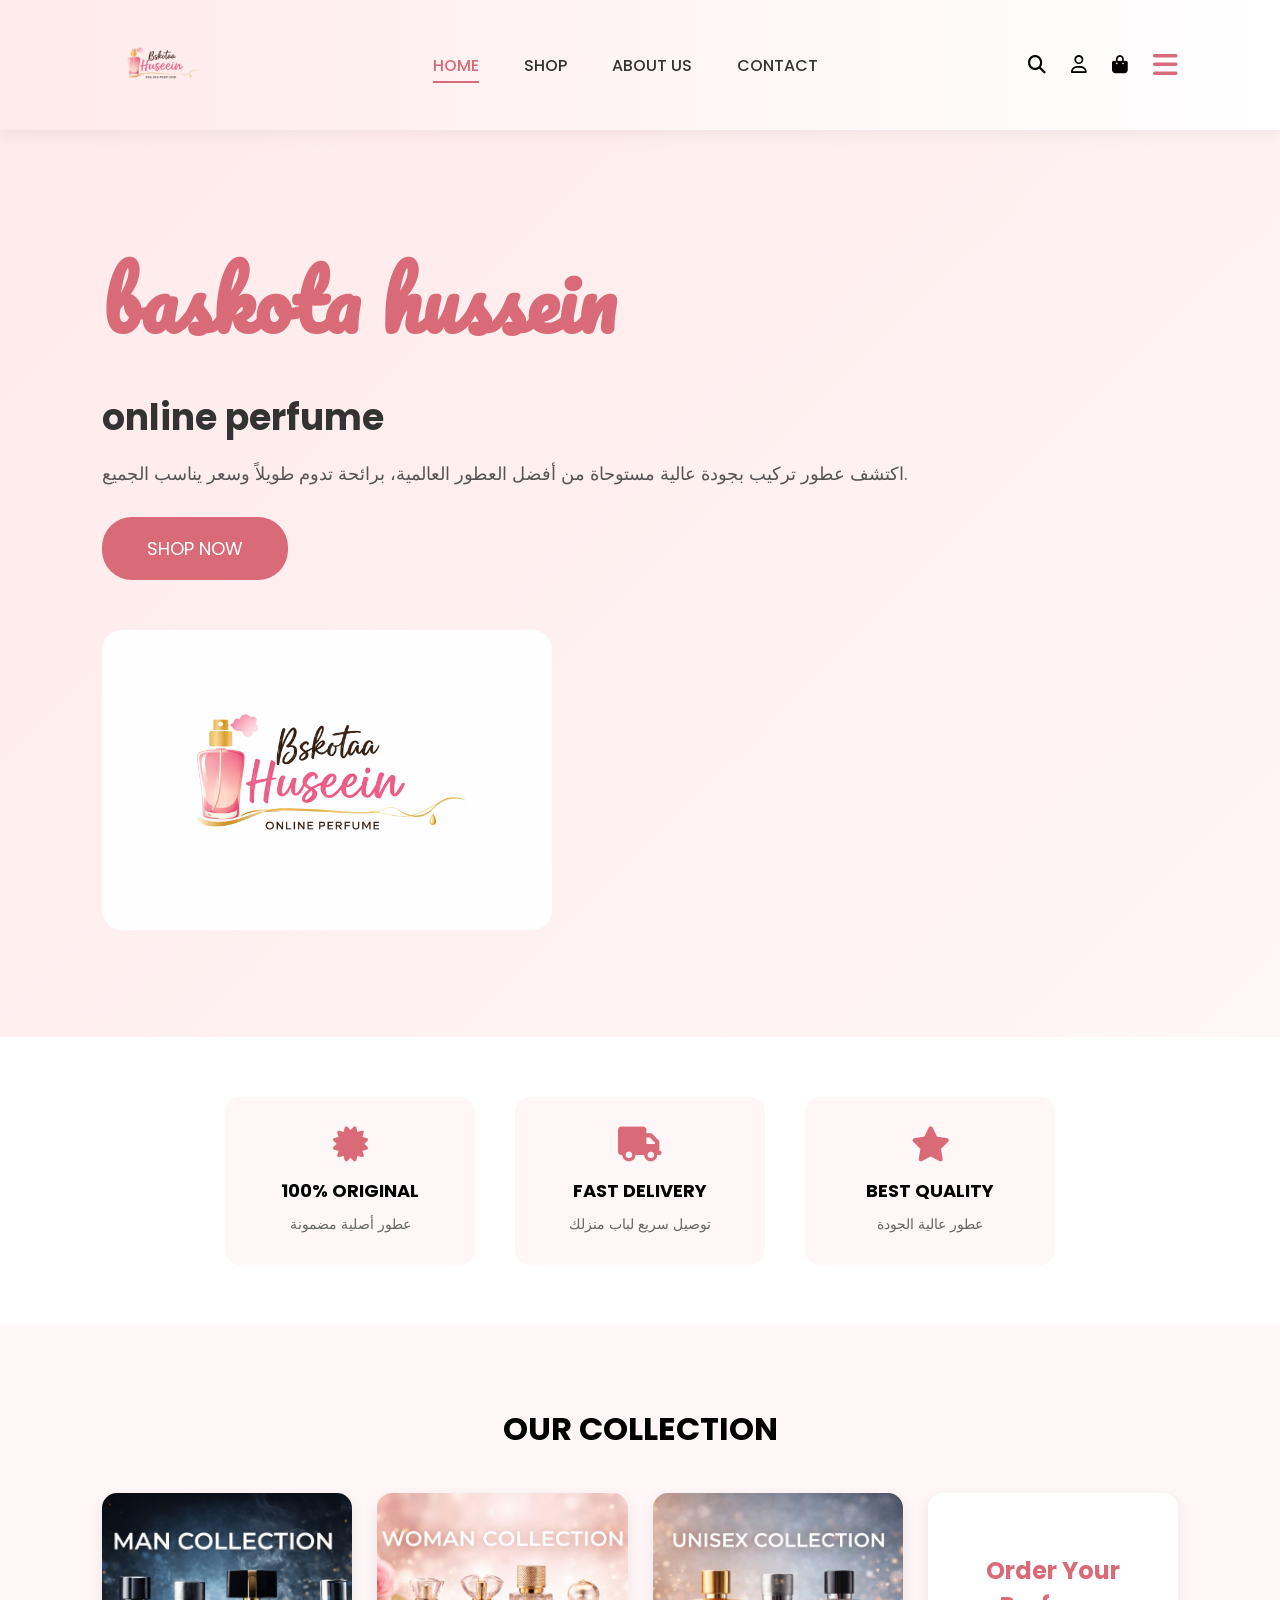
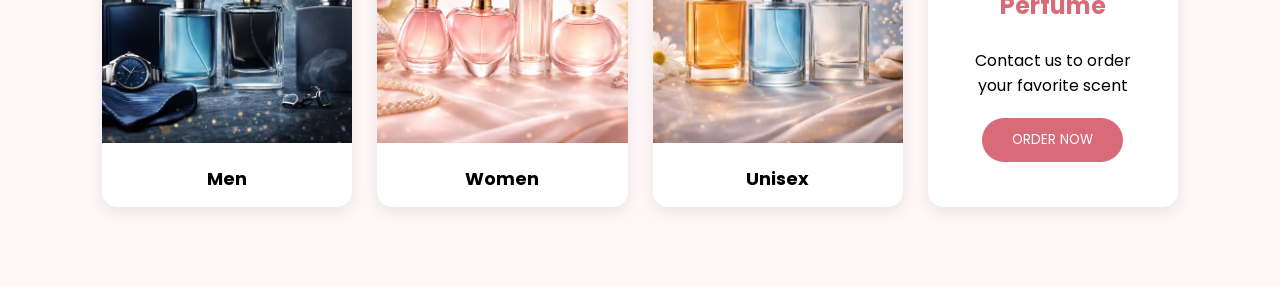
==== commit c0b56f7e: "Add files via upload" ====
--- a/index.html
+++ b/index.html
@@ -129,7 +129,7 @@
 
 <!-- Best Selling Section -->
 
-<section class="products">
+<!-- <section class="products">
 
 <h2 class="section-title">BEST SELLING PERFUMES</h2>
 
@@ -189,7 +189,7 @@
 
 </div>
 
-</section>
+</section> -->
 
 
 <!-- Reviews Section -->
@@ -238,7 +238,7 @@
 
 <!-- Contact Section -->
 
-<section class="contact">
+<!-- <section class="contact">
 
 <h2 class="section-title">CONTACT US</h2>
 
@@ -247,36 +247,36 @@
 <div class="contact-info">
 <i class="fa-solid fa-phone"></i>
 <p>+20 123 456 789</p>
-</div>
+</div> -->
 
 <!-- <div class="contact-info">
 <i class="fa-solid fa-envelope"></i>
 <p>info@bskotaa.com</p>
 </div> -->
-
+<!-- 
 <div class="contact-info">
 <i class="fa-solid fa-location-dot"></i>
 <p>El Mahalla El Kubra, Egypt</p>
 </div>
 
-</div>
+</div> -->
 
 <!-- Social Media -->
 
-<div class="social-media">
+<!-- <div class="social-media">
 <a href="#"><i class="fa-brands fa-facebook-f"></i></a>
 <a href="#"><i class="fa-brands fa-instagram"></i></a>
 <a href="#"><i class="fa-brands fa-twitter"></i></a>
 <a href="#"><i class="fa-brands fa-whatsapp"></i></a>
 </div>
 
-</section>
+</section> -->
 
 <!-- Footer -->
-
+<!-- 
 <footer>
 <p>&copy; 2026 Bskotaa Hussein Online Perfume. All Rights Reserved.</p>
-</footer>
+</footer> -->
 
 <script src="script.js"></script>
 </body>
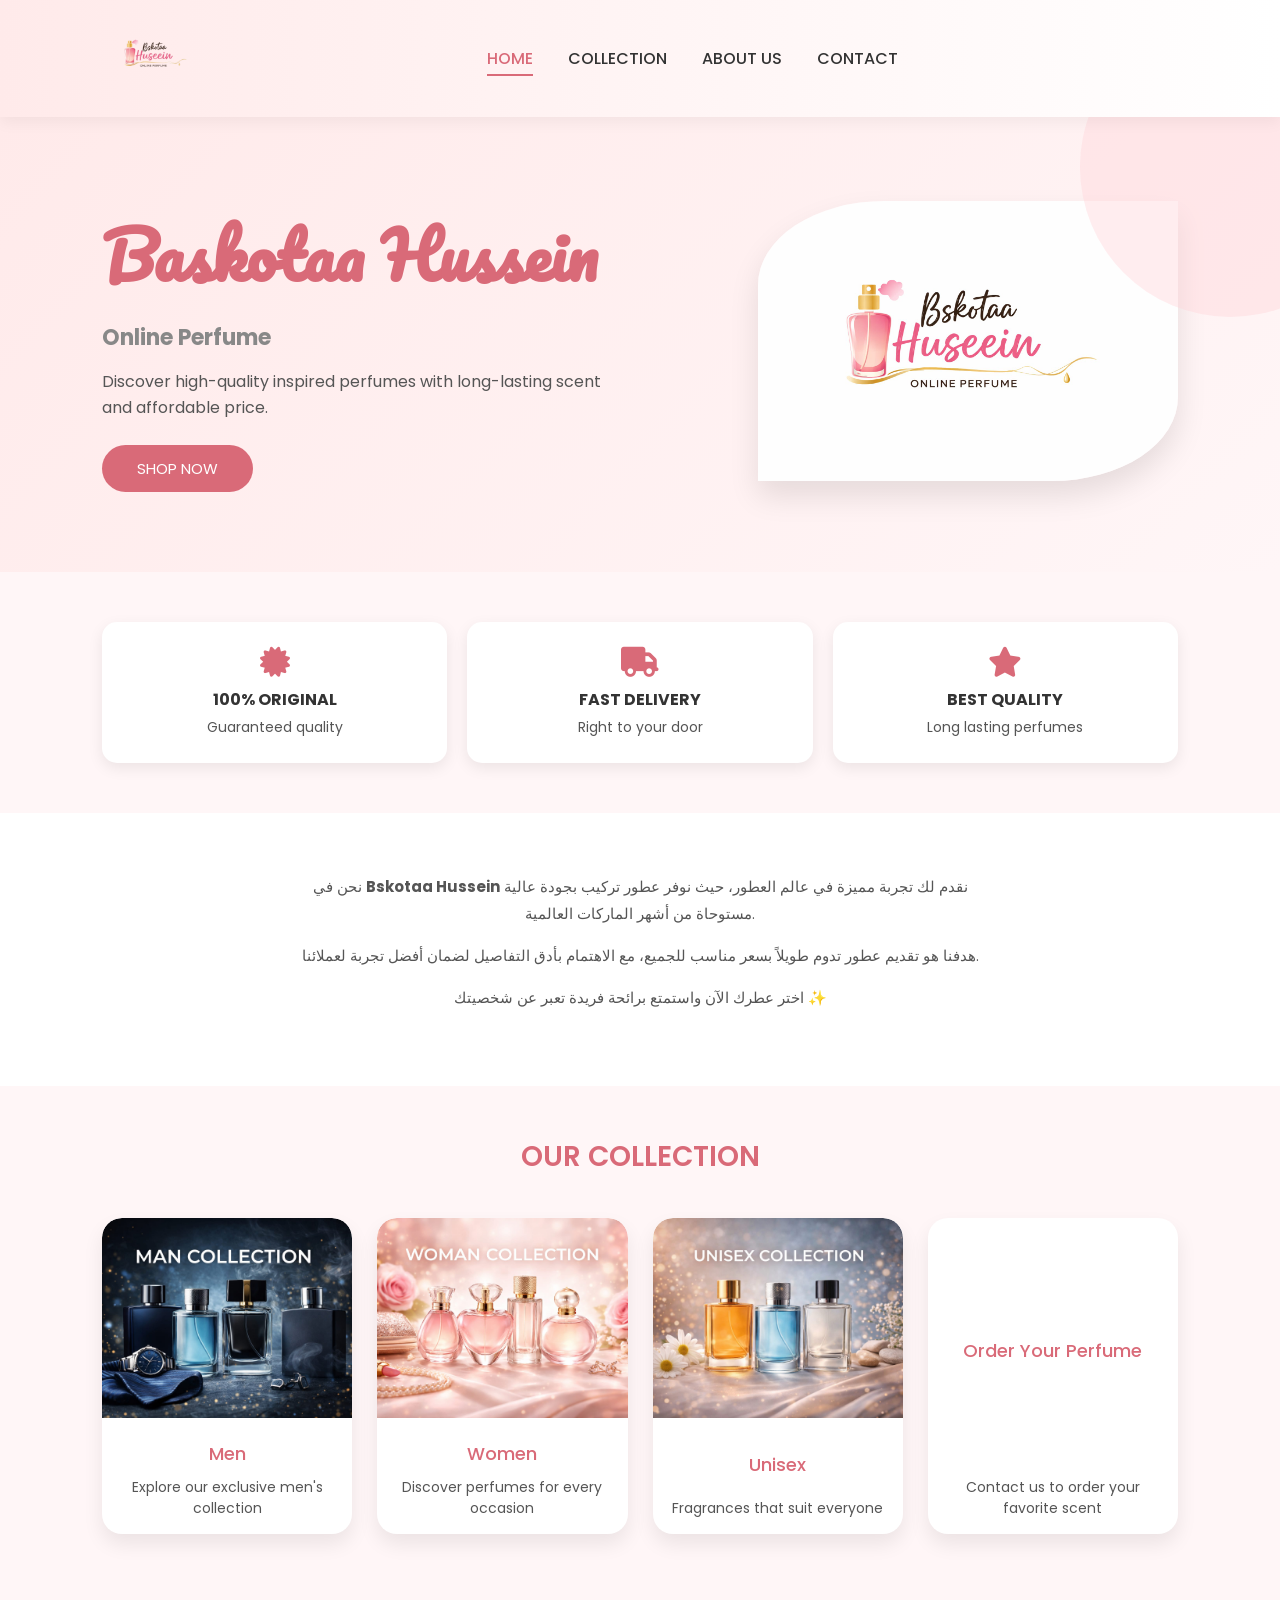
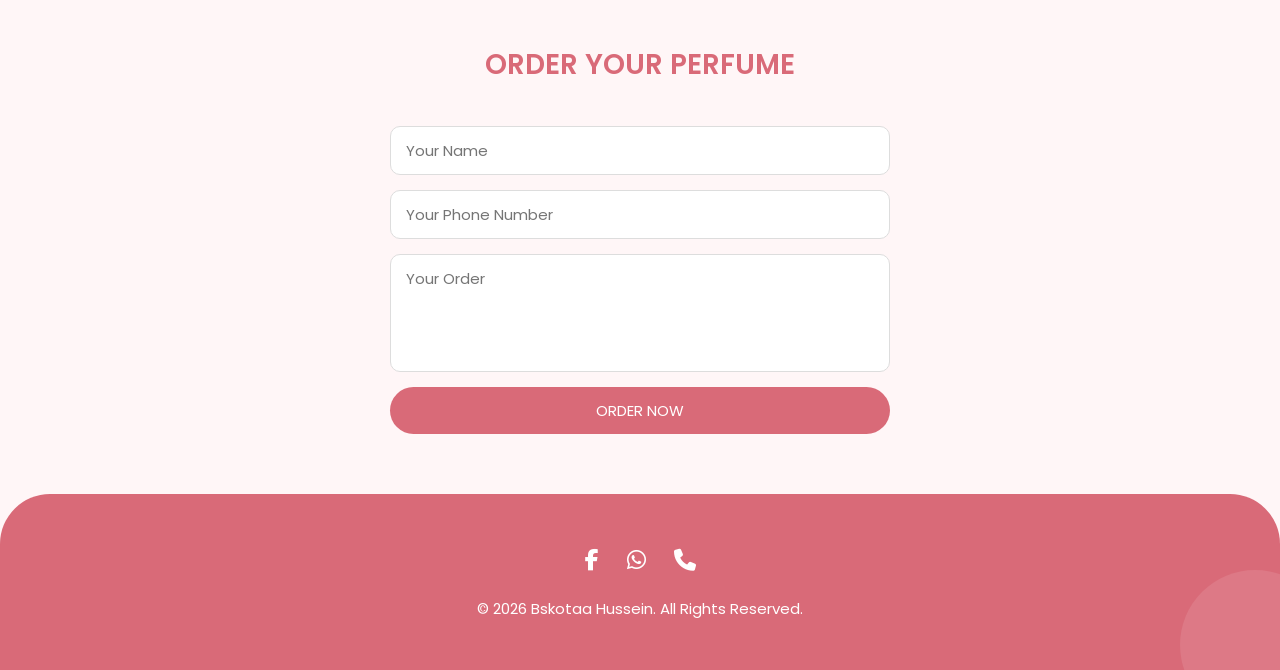
==== commit 696c9028: "Add files via upload" ====
--- a/index.html
+++ b/index.html
@@ -1,283 +1,178 @@
 <!DOCTYPE html>
 <html lang="en">
 <head>
-
 <meta charset="UTF-8">
 <meta name="viewport" content="width=device-width, initial-scale=1.0">
-
 <title>Bskotaa Hussein Online Perfume</title>
 
-<link rel="stylesheet" href="style.css">
-
-<!-- Google Fonts -->
+<!-- Fonts -->
 <link href="https://fonts.googleapis.com/css2?family=Pacifico&family=Poppins:wght@300;400;500;600&display=swap" rel="stylesheet">
 
 <!-- Icons -->
 <link rel="stylesheet" href="https://cdnjs.cloudflare.com/ajax/libs/font-awesome/6.5.0/css/all.min.css">
 
+<!-- CSS -->
+<link rel="stylesheet" href="style.css">
 </head>
-
 <body>
-
 
 <!-- Navbar -->
 <header class="navbar-new">
   <div class="logo">
-    <img src="logo-removebg-preview.jpg" alt="Bskotaa Hussein Logo">
+    <a href="#"><img src="logo-removebg-preview.jpg" alt="Bskotaa Logo"></a>
   </div>
-
   <nav class="nav-links">
     <a class="active" href="#">HOME</a>
-    <a href="#">SHOP</a>
-    <a href="#">ABOUT US</a>
-    <a href="#">CONTACT</a>
+    <a href="#collection">COLLECTION</a>
+    <a href="#about">ABOUT US</a>
+    <a href="#contact">CONTACT</a>
   </nav>
-
   <div class="icons">
-    <i class="fa-solid fa-magnifying-glass"></i>
-    <i class="fa-regular fa-user"></i>
-    <i class="fa-solid fa-bag-shopping"></i>
     <i class="fa-solid fa-bars menu-toggle"></i>
   </div>
 </header>
 
-
-<!-- Hero -->
-
 <!-- Hero Section -->
 <section class="hero-new">
   <div class="hero-text">
-    <h1>baskota hussein</h1>
-
-    <h2>online perfume</h2>
-    <!-- <p>Premium Online Perfumes Delivered To Your Door</p> -->
-     <p>
-اكتشف عطور تركيب بجودة عالية مستوحاة من أفضل العطور العالمية،
-برائحة تدوم طويلاً وسعر يناسب الجميع.
-</p>
-    <a href="#collection"><button class="btn-shop">SHOP NOW</button></a>
+    <h1>Baskotaa Hussein</h1>
+    <h2>Online Perfume</h2>
+    <p>Discover high-quality inspired perfumes with long-lasting scent and affordable price.</p>
+    <button class="btn-shop">SHOP NOW</button>
   </div>
-
   <div class="hero-image">
-    <img src="logo.jpeg" alt="Perfume Bottle">
+    <a href="#collection">
+      <img src="logo.jpeg" alt="Perfume Display">
+    </a>
   </div>
 </section>
-
 
 <!-- Features Section -->
 <section class="features-new">
   <div class="feature">
     <i class="fa-solid fa-certificate"></i>
     <h3>100% ORIGINAL</h3>
-    <p>عطور أصلية مضمونة</p>
+    <p>Guaranteed quality</p>
   </div>
-
   <div class="feature">
     <i class="fa-solid fa-truck"></i>
     <h3>FAST DELIVERY</h3>
-    <p>توصيل سريع لباب منزلك</p>
+    <p>Right to your door</p>
   </div>
-
   <div class="feature">
     <i class="fa-solid fa-star"></i>
     <h3>BEST QUALITY</h3>
-    <p>عطور عالية الجودة</p>
+    <p>Long lasting perfumes</p>
   </div>
 </section>
 
+<!-- About Section -->
+<section id="about" class="about">
+  <div class="about-text">
+    <p>
+      نحن في <strong>Bskotaa Hussein</strong> نقدم لك تجربة مميزة في عالم العطور،
+      حيث نوفر عطور تركيب بجودة عالية مستوحاة من أشهر الماركات العالمية.
+    </p>
+    <p>
+      هدفنا هو تقديم عطور تدوم طويلاً بسعر مناسب للجميع،
+      مع الاهتمام بأدق التفاصيل لضمان أفضل تجربة لعملائنا.
+    </p>
+    <p>
+      اختر عطرك الآن واستمتع برائحة فريدة تعبر عن شخصيتك ✨
+    </p>
+  </div>
+</section>
 
 <!-- Collection Section -->
-
-<section class="collection" id="collection">
-
-<h2 class="section-title">OUR COLLECTION</h2>
-
-<div class="collection-container">
-
-<div class="collection-card">
-<a href="men.html">
-<img src="man1.jpeg" alt="">
-<h3>Men</h3>
-</a>
-</div>
-
-<div class="collection-card">
-<a href="women.html">
-<img src="woman.jpeg" alt="">
-<h3>Women</h3>
-</a>
-</div>
-
-<div class="collection-card">
-<a href="unisex.html">
-<img src="unisex.jpeg" alt="">
-<h3>Unisex</h3>
-</a>
-</div>
-
-<div class="collection-card order">
-<h3>Order Your Perfume</h3>
-<p>Contact us to order your favorite scent</p>
-<a href="order.html">
-<button>ORDER NOW</button>
-</a>
-</div>
-
-</div>
-
+<section id="collection" class="collection">
+  <h2 class="section-title">OUR COLLECTION</h2>
+  <div class="collection-container">
+    <div class="collection-card">
+      <a href="#men.html"><img src="man1.jpeg" alt="Men Perfume"></a>
+      <h3>Men</h3>
+      <p>Explore our exclusive men's collection</p>
+      <!-- <button>SHOP NOW</button> -->
+    </div>
+    <div class="collection-card">
+      <a href="women.html"><img src="woman.jpeg" alt="Women Perfume"></a>
+      <h3>Women</h3>
+      <p>Discover perfumes for every occasion</p>
+      <!-- <button>SHOP NOW</button> -->
+    </div>
+    <div class="collection-card">
+      <a href="#unisex-products"><img src="unisex.jpeg" alt="Unisex Perfume"></a>
+      <h3>Unisex</h3>
+      <p>Fragrances that suit everyone</p>
+      <!-- <button>SHOP NOW</button> -->
+    </div>
+    <div class="collection-card">
+      <a href="#order-form"></a>
+      <h3>Order Your Perfume</h3>
+      <p>Contact us to order your favorite scent</p>
+      <!-- <button>ORDER NOW</button> -->
+    </div>
+  </div>
 </section>
 
-<!-- Best Selling Section -->
+<!-- Order Form Section -->
+<section id="order-form" class="order-form">
+  <h2 class="section-title">ORDER YOUR PERFUME</h2>
+  <div class="order-container">
+    <form id="orderForm">
+      <input type="text" id="name" placeholder="Your Name" required>
+      <input type="tel" id="phone" placeholder="Your Phone Number" required>
+      <textarea id="orderDetails" placeholder="Your Order" rows="4" required></textarea>
+      <button type="submit">ORDER NOW</button>
+    </form>
+  </div>
+</section>
 
-<!-- <section class="products">
+<!-- Footer Section -->
+<footer>
+  <div class="footer-icons">
+    <a href="https://www.facebook.com/people/Bskotaa-Hussein-online-perfume/61559836307776/?mibextid=JRoKGi" target="_blank"><i class="fab fa-facebook-f"></i></a>
+    <a href="https://wa.me/201205232385" target="_blank"><i class="fab fa-whatsapp"></i></a>
+    <a href="tel:+201205232385"><i class="fas fa-phone"></i></a>
+  </div>
+  <p>&copy; 2026 Bskotaa Hussein. All Rights Reserved.</p>
+</footer>
 
-<h2 class="section-title">BEST SELLING PERFUMES</h2>
+<!-- JS -->
+<script>
+const menuToggle = document.querySelector('.menu-toggle');
+const navLinks = document.querySelector('.nav-links');
 
-<div class="products-container">
+// فتح/غلق القائمة عند الضغط على الهامبرغر
+menuToggle.onclick = () => navLinks.classList.toggle('active');
 
-<div class="product-card">
+// إغلاق القائمة تلقائيًا عند الضغط على أي رابط داخلها
+document.querySelectorAll('.nav-links a').forEach(link => {
+  link.addEventListener('click', () => {
+    navLinks.classList.remove('active');
+  });
+});
 
-<img src="p1.jpg">
+document.getElementById('orderForm').addEventListener('submit', function(e){
+  e.preventDefault();
+  
+  const name = document.getElementById('name').value.trim();
+  const phone = document.getElementById('phone').value.trim();
+  const details = document.getElementById('orderDetails').value.trim();
 
-<h3>Black Oud</h3>
+  if(!name || !phone || !details){
+    alert("Please fill all fields!");
+    return;
+  }
 
-<p class="price">$35</p>
+  const message = `Hello! I want to place an order.%0AName: ${name}%0APhone: ${phone}%0AOrder: ${details}`;
+  const whatsappNumber = "201205232385"; // ضع رقم الواتساب بدون +
+  const url = `https://wa.me/${whatsappNumber}?text=${message}`;
+  window.open(url, '_blank');
+  
+  // إعادة تعيين النموذج
+  this.reset();
+});
+</script>
 
-<button>ORDER NOW</button>
-
-
-</div>
-
-
-<div class="product-card">
-
-<img src="p2.jpg">
-
-<h3>Royal Musk</h3>
-
-<p class="price">$40</p>
-
-<button>ORDER NOW</button>
-
-</div>
-
-
-<div class="product-card">
-
-<img src="p3.jpg">
-
-<h3>Rose Luxury</h3>
-
-<p class="price">$38</p>
-
-<button>ORDER NOW</button>
-
-</div>
-
-
-<div class="product-card">
-
-<img src="p4.jpg">
-
-<h3>Golden Night</h3>
-
-<p class="price">$42</p>
-
-<button>ORDER NOW</button>
-
-</div>
-
-</div>
-
-</section> -->
-
-
-<!-- Reviews Section -->
-
-<!-- <section class="reviews">
-
-<h2 class="section-title">CUSTOMER REVIEWS</h2>
-
-<div class="reviews-container">
-
-<div class="review-card">
-
-<img src="user1.jpg">
-
-<h3>Ahmed Ali</h3>
-
-<p>Great perfume and amazing quality. I really loved it.</p>
-
-</div>
-
-
-<div class="review-card">
-
-<img src="user2.jpg">
-
-<h3>Sara Mohamed</h3>
-
-<p>The smell lasts all day. Highly recommended!</p>
-
-</div>
-
-
-<div class="review-card">
-
-<img src="user3.jpg">
-
-<h3>Omar Hassan</h3>
-
-<p>Fast delivery and original perfumes. I will buy again.</p>
-
-</div>
-
-</div>
-
-</section> -->
-
-<!-- Contact Section -->
-
-<!-- <section class="contact">
-
-<h2 class="section-title">CONTACT US</h2>
-
-<div class="contact-container">
-
-<div class="contact-info">
-<i class="fa-solid fa-phone"></i>
-<p>+20 123 456 789</p>
-</div> -->
-
-<!-- <div class="contact-info">
-<i class="fa-solid fa-envelope"></i>
-<p>info@bskotaa.com</p>
-</div> -->
-<!-- 
-<div class="contact-info">
-<i class="fa-solid fa-location-dot"></i>
-<p>El Mahalla El Kubra, Egypt</p>
-</div>
-
-</div> -->
-
-<!-- Social Media -->
-
-<!-- <div class="social-media">
-<a href="#"><i class="fa-brands fa-facebook-f"></i></a>
-<a href="#"><i class="fa-brands fa-instagram"></i></a>
-<a href="#"><i class="fa-brands fa-twitter"></i></a>
-<a href="#"><i class="fa-brands fa-whatsapp"></i></a>
-</div>
-
-</section> -->
-
-<!-- Footer -->
-<!-- 
-<footer>
-<p>&copy; 2026 Bskotaa Hussein Online Perfume. All Rights Reserved.</p>
-</footer> -->
-
-<script src="script.js"></script>
 </body>
 </html>
--- a/style.css
+++ b/style.css
@@ -1,387 +1,159 @@
-/* ==================== Reset & Fonts ==================== */
-*{
-  margin:0;
-  padding:0;
-  box-sizing:border-box;
-  font-family:'Poppins',sans-serif;
-}
+/* Reset & Base */
+*{margin:0;padding:0;box-sizing:border-box;font-family:'Poppins',sans-serif;}
+body{background:#fff6f7;}
 
-body{
-  background:#fff6f7;
-}
-
-/* ==================== Navbar New Design ==================== */
-.navbar-new{
+/* Navbar */
+.navbar-new {
   display:flex;
   align-items:center;
   justify-content:space-between;
-  padding:25px 8%;
-  background:linear-gradient(90deg,#ffeaea,#ffffff);
-  box-shadow:0 5px 15px rgba(0,0,0,0.05);
-  position:sticky;
+  padding:20px 8%;
+  background: linear-gradient(90deg,#ffeaea,#ffffff);
+  position: sticky;
   top:0;
   z-index:1000;
+  box-shadow: 0 5px 15px rgba(0,0,0,0.05);
+}
+.logo img{height:70px; transition:0.3s;}
+.logo img:hover{transform:scale(1.05);}
+.nav-links{display:flex;gap:35px;font-weight:500;}
+.nav-links a{text-decoration:none;color:#333;position:relative;transition:0.3s;font-size:16px;}
+.nav-links a:hover,.nav-links a.active{color:#d96a78;}
+.nav-links a::after{content:'';position:absolute;width:0%;height:2px;background:#d96a78;left:0;bottom:-5px;transition:0.3s;}
+.nav-links a:hover::after,.nav-links a.active::after{width:100%;}
+.icons i{font-size:20px;margin-left:15px;cursor:pointer;color:#d96a78;transition:0.3s;}
+.icons i:hover{transform:scale(1.2);}
+.menu-toggle{display:none;font-size:28px;color:#d96a78;cursor:pointer;}
+@media(max-width:768px){
+  .nav-links{
+    position:absolute;top:70px;right:0;background:#fff;flex-direction:column;width:220px;padding:25px;gap:20px;
+    box-shadow:0 5px 20px rgba(0,0,0,0.1);transform:translateX(100%);transition:0.4s ease, opacity 0.4s ease;
+    border-radius:10px 0 0 10px;opacity:0.95;
+  }
+  .nav-links.active{transform:translateX(0);}
+  .menu-toggle{display:block;}
+}
+
+/* Hero */
+.hero-new{
+display:flex;align-items:center;justify-content:space-between;padding:80px 8%;
+background:linear-gradient(135deg,#ffeaea,#fff6f7);flex-wrap:wrap;
+position:relative;overflow:hidden;
+}
+.hero-new::before{
+content:"";position:absolute;width:300px;height:300px;background:#ffd1d8;border-radius:50%;top:-100px;right:-100px;opacity:0.4;
+}
+.hero-text{max-width:500px;z-index:2;}
+.hero-text h1{font-size:65px;font-family:'Pacifico';color:#d96a78;margin-bottom:10px;}
+.hero-text h2{font-size:22px;color:#888;margin-bottom:15px;}
+.hero-text p{color:#555;margin-bottom:25px;line-height:1.6;}
+.btn-shop{background:#d96a78;color:white;border:none;padding:12px 35px;border-radius:30px;font-size:15px;cursor:pointer;transition:0.3s;}
+.btn-shop:hover{background:#c35664;}
+.hero-image img{width:420px;max-width:100%;border-radius:30% 0 30% 0;box-shadow:0 15px 30px rgba(0,0,0,0.1);cursor:pointer;}
+
+/* Features */
+.features-new{display:flex;justify-content:space-between;padding:50px 8%;flex-wrap:wrap;gap:20px;text-align:center;}
+.feature{background:white;padding:25px 15px;border-radius:15px;box-shadow:0 5px 15px rgba(0,0,0,0.08);flex:1;min-width:220px;}
+.feature i{font-size:30px;color:#d96a78;margin-bottom:10px;}
+.feature h3{margin-bottom:5px;font-size:16px;color:#333;}
+.feature p{color:#555;font-size:14px;}
+
+/* About */
+.about{padding:60px 8%;text-align:center;background:#fff;}
+.about-text{max-width:700px;margin:auto;}
+.about-text p{color:#555;line-height:1.8;margin-bottom:15px;font-size:15px;}
+
+/* Collection Improved */
+.collection{padding:50px 8%;background:#fff6f7;}
+.collection .section-title{text-align:center;margin-bottom:40px;font-size:28px;color:#d96a78;font-weight:600;}
+.collection-container{display:grid;grid-template-columns:repeat(auto-fit,minmax(220px,1fr));gap:25px;}
+.collection-card{background:#fff;border-radius:20px;overflow:hidden;text-align:center;box-shadow:0 10px 20px rgba(0,0,0,0.08);display:flex;flex-direction:column;justify-content:space-between;transition:transform 0.3s,box-shadow 0.3s;}
+.collection-card:hover{transform:translateY(-7px);box-shadow:0 15px 25px rgba(0,0,0,0.15);}
+.collection-card img{width:100%;height:200px;object-fit:cover;border-radius:20px 20px 0 0;transition:transform 0.3s;}
+.collection-card img:hover{transform:scale(1.05);}
+.collection-card h3{margin:15px 0 10px;font-size:18px;color:#d96a78;font-weight:500;}
+.collection-card p{font-size:14px;color:#555;margin-bottom:15px;padding:0 10px;}
+.collection-card button{background:#d96a78;color:#fff;border:none;padding:12px 30px;border-radius:30px;cursor:pointer;font-size:15px;margin-bottom:15px;transition:background 0.3s,transform 0.2s;}
+.collection-card button:hover{background:#c35664;transform:scale(1.05);}
+
+/* Footer Improved */
+footer{background:#d96a78;color:white;padding:50px 8%;text-align:center;position:relative;overflow:hidden;border-top-left-radius:50px;border-top-right-radius:50px;}
+.footer-icons{margin-bottom:20px;}
+.footer-icons a{color:white;margin:0 12px;font-size:22px;text-decoration:none;display:inline-block;transition:transform 0.3s,color 0.3s;}
+.footer-icons a:hover{color:#fff6f7;transform:scale(1.2);}
+footer p{font-size:15px;margin-top:15px;color:#fff;}
+footer::before{content:"";position:absolute;width:150px;height:150px;background:rgba(255,255,255,0.1);border-radius:50%;bottom:-50px;right:-50px;z-index:0;}
+
+/* Responsive */
+@media(max-width:768px){
+.hero-new{flex-direction:column;text-align:center;padding:50px 5%;}
+.hero-text h1{font-size:45px;}
+.hero-text h2{font-size:20px;}
+.hero-image img{width:100%;max-width:300px;margin:20px auto 0;}
+.features-new{flex-direction:column;gap:20px;}
+.collection{padding:40px 5%;}
+.collection .section-title{font-size:24px;}
+.collection-card img{height:180px;}
+.collection-card button{padding:10px 25px;font-size:14px;}
+footer{padding:35px 5%;border-top-left-radius:30px;border-top-right-radius:30px;}
+.footer-icons a{font-size:20px;margin:0 10px;}
+footer p{font-size:14px;}
+}
+
+/* Order Form */
+.order-form{
+  padding:60px 8%;
+  background:#fff6f7;
+}
+.order-form .section-title{
+  text-align:center;
+  margin-bottom:40px;
+  font-size:28px;
+  color:#d96a78;
+  font-weight:600;
+}
+.order-container{
+  max-width:500px;
+  margin:0 auto;
+}
+.order-container form{
+  display:flex;
+  flex-direction:column;
+  gap:15px;
+}
+.order-container input,
+.order-container textarea{
+  padding:12px 15px;
+  border:1px solid #ddd;
+  border-radius:10px;
+  font-size:15px;
+  resize:none;
   transition:0.3s;
 }
-
-.navbar-new:hover{
-  box-shadow:0 5px 20px rgba(0,0,0,0.15);
+.order-container input:focus,
+.order-container textarea:focus{
+  border-color:#d96a78;
+  outline:none;
 }
-
-/* Logo Image */
-.logo img{
-  height:80px;
-  width:auto;
-  display:block;
-}
-
-/* Nav Links */
-.nav-links{
-  display:flex;
-  gap:45px;
-  font-weight:500;
-}
-
-.nav-links a{
-  text-decoration:none;
-  color:#333;
-  position:relative;
-  transition:0.3s;
-}
-
-.nav-links a:hover,
-.nav-links a.active{
-  color:#d96a78;
-}
-
-.nav-links a::after{
-  content:'';
-  position:absolute;
-  width:0%;
-  height:2px;
-  background:#d96a78;
-  left:0;
-  bottom:-5px;
-  transition:0.3s;
-}
-
-.nav-links a:hover::after,
-.nav-links a.active::after{
-  width:100%;
-}
-
-/* Icons */
-.icons{
-  display:flex;
-  gap:25px;
-  align-items:center;
-  font-size:18px;
-  cursor:pointer;
-}
-
-/* Menu Toggle */
-.menu-toggle{
-  display:none;
-  font-size:28px;
-  color:#d96a78;
-  cursor:pointer;
-}
-
-/* ==================== Hero New Design ==================== */
-.hero-new{
-  display:flex;
-  align-items:center;
-  justify-content:space-between;
-  padding:100px 8%;
-  background:linear-gradient(135deg, #ffeaea, #fff6f7);
-  flex-wrap:wrap;
-  gap:50px;
-}
-
-.hero-new .hero-text h2{
-  font-size:36px;
-  color:#333;
-  margin-bottom:15px;
-}
-
-.hero-new .hero-text h1{
-  font-size:80px;
-  font-family:'Pacifico',cursive;
-  color:#d96a78;
-  margin-bottom:20px;
-}
-
-.hero-new .hero-text p{
-  font-size:18px;
-  color:#555;
-  margin-bottom:30px;
-}
-
-.hero-new .hero-text .btn-shop{
+.order-container button{
   background:#d96a78;
   color:white;
   border:none;
-  padding:18px 45px;
+  padding:12px 25px;
   border-radius:30px;
-  font-size:18px;
   cursor:pointer;
+  font-size:15px;
   transition:0.3s;
 }
-
-.hero-new .hero-text .btn-shop:hover{
+.order-container button:hover{
   background:#c35664;
+  transform:scale(1.05);
 }
 
-.hero-new .hero-image img{
-  width:450px;
-  max-width:100%;
-  border-radius:20px;
-}
-
-/* ==================== Features ==================== */
-.features-new{
-  display:flex;
-  justify-content:center;
-  gap:40px;
-  padding:60px 8%;
-  background:white;
-  flex-wrap:wrap;
-}
-
-.features-new .feature{
-  background:#fff6f7;
-  padding:30px;
-  text-align:center;
-  border-radius:15px;
-  width:250px;
-  transition:0.3s;
-}
-
-.features-new .feature:hover{
-  transform:translateY(-5px);
-}
-
-.features-new .feature i{
-  font-size:35px;
-  color:#d96a78;
-  margin-bottom:15px;
-}
-
-.features-new .feature h3{
-  font-size:18px;
-  margin-bottom:10px;
-}
-
-.features-new .feature p{
-  font-size:14px;
-  color:#666;
-}
-
-/* ==================== Collection ==================== */
-.collection{
-  padding:80px 8%;
-  text-align:center;
-  background:#fff6f7;
-}
-
-.section-title{
-  font-size:32px;
-  margin-bottom:40px;
-}
-
-.collection-container{
-  display:grid;
-  grid-template-columns:repeat(4,1fr);
-  gap:25px;
-}
-
-.collection-card{
-  background:white;
-  border-radius:15px;
-  overflow:hidden;
-  box-shadow:0 5px 15px rgba(0,0,0,0.08);
-  transition:0.3s;
-}
-
-.collection-card:hover{
-  transform:translateY(-5px);
-}
-
-.collection-card img{
-  width:100%;
-  height:250px;
-  object-fit:cover;
-}
-
-.collection-card h3{
-  padding:15px;
-  font-size:18px;
-}
-
-.collection-card a{
-text-decoration:none;
-color:inherit;
-display:block;
-}
-/* Order Card */
-.collection-card.order{
-  display:flex;
-  flex-direction:column;
-  justify-content:center;
-  align-items:center;
-  padding:30px;
-}
-
-.collection-card.order h3{
-  font-size:24px;
-  color:#d96a78;
-}
-
-.collection-card.order p{
-  margin:10px 0 20px;
-}
-
-.collection-card.order button{
-  background:#d96a78;
-  color:white;
-  border:none;
-  padding:12px 30px;
-  border-radius:25px;
-  cursor:pointer;
-  transition:0.3s;
-}
-
-.collection-card.order button:hover{
-  background:#c35664;
-}
-
-/* ==================== Mobile Responsive ==================== */
+/* Responsive */
 @media(max-width:768px){
-
-  /* Navbar */
-  .navbar-new{
-    flex-direction:row;
-    justify-content:space-between;
-    align-items:center;
-    padding:15px 5%;
-  }
-
-  .logo img{
-    height:60px;
-  }
-
-  .nav-links{
-    position:absolute;
-    top:65px;
-    right:0;
-    background:white;
-    flex-direction:column;
-    width:200px;
-    padding:20px;
-    gap:15px;
-    box-shadow:0 5px 20px rgba(0,0,0,0.1);
-    transform:translateX(100%);
-    transition:0.4s;
-    border-radius:10px 0 0 10px;
-    z-index:1000;
-  }
-
-  .nav-links.active{
-    transform:translateX(0);
-  }
-
-  .nav-links a{
-    font-size:16px;
-    padding:10px 0;
-  }
-
-  .menu-toggle{
-    display:block;
-    font-size:26px;
-  }
-
-  /* Hero */
-  .hero-new{
-    flex-direction:column;
-    text-align:center;
-    padding:40px 5%;
-    gap:25px;
-  }
-
-  .hero-new .hero-text h1{
-    font-size:42px;
-  }
-
-  .hero-new .hero-text h2{
-    font-size:24px;
-  }
-
-  .hero-new .hero-text p{
-    font-size:15px;
-    margin-bottom:20px;
-  }
-
-  .hero-new .hero-text .btn-shop{
-    padding:12px 30px;
-    font-size:16px;
-  }
-
-  .hero-new .hero-image img{
-    width:220px;
-    margin-top:20px;
-  }
-
-  /* Features */
-  .features-new{
-    flex-direction:column;
-    align-items:center;
-    padding:30px 5%;
-    gap:20px;
-  }
-
-  .features-new .feature{
-    width:95%;
-    padding:20px;
-  }
-
-  .features-new .feature i{
-    font-size:28px;
-    margin-bottom:10px;
-  }
-
-  .features-new .feature h3{
-    font-size:16px;
-  }
-
-  .features-new .feature p{
-    font-size:14px;
-  }
-
-  /* Collection */
-  .collection-container{
-    grid-template-columns:1fr;
-    gap:20px;
-  }
-
-  .collection-card img{
-    height:200px;
-  }
-
-  .collection-card.order{
-    padding:25px;
-  }
-
-  .collection-card.order h3{
-    font-size:22px;
-  }
-
-  .collection-card.order p{
-    font-size:14px;
-    margin-bottom:15px;
-  }
-
-  .collection-card.order button{
-    padding:10px 25px;
-    font-size:15px;
+  .order-container{
+    width:100%;
+    padding:0 10px;
   }
 }
